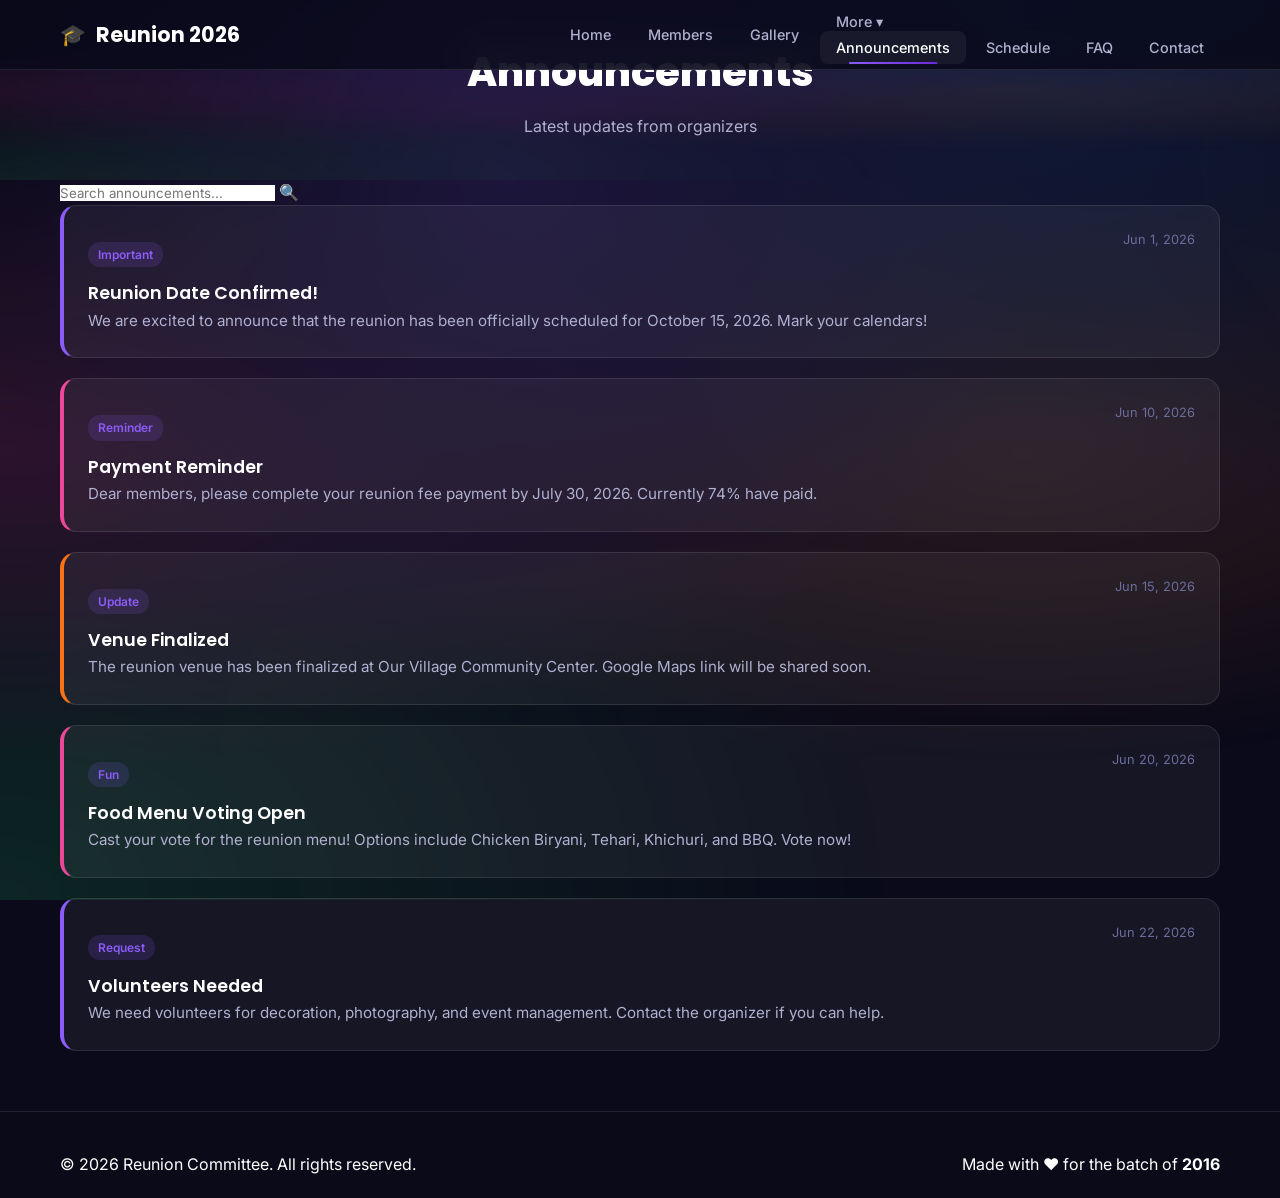
==== announcement.html @ 0a84e4f1 "Reunion 2026 - Complete Management Website - Premium glassmorphism dark theme - 11 pages: Home, Memb" ====
<!DOCTYPE html>
<html lang="en">
<head>
  <meta charset="UTF-8">
  <meta name="viewport" content="width=device-width, initial-scale=1.0">
  <title>Announcements - Reunion Management</title>
  <meta name="description" content="Stay updated with the latest announcements for the reunion event. Important updates, reminders, and news from organizers.">
  <meta name="keywords" content="reunion, announcements, updates, school reunion, batch reunion">
  <meta name="author" content="Reunion Committee">
  <meta property="og:title" content="Announcements - Reunion Management">
  <meta property="og:description" content="Latest updates from organizers for the reunion event.">
  <meta property="og:type" content="website">
  <link rel="preconnect" href="https://fonts.googleapis.com">
  <link rel="preconnect" href="https://fonts.gstatic.com" crossorigin>
  <link href="https://fonts.googleapis.com/css2?family=Inter:wght@300;400;500;600;700&family=Poppins:wght@400;500;600;700;800&display=swap" rel="stylesheet">
  <link rel="stylesheet" href="style.css">
  <link rel="stylesheet" href="responsive.css">
</head>
<body data-page="announcements">

  <!-- Loading Screen -->
  <div class="loading-screen" id="loading-screen">
    <div class="loader">
      <div class="loader-inner"></div>
    </div>
  </div>

  <!-- Navbar -->
  <nav class="navbar">
    <div class="nav-container">
      <a href="index.html" class="nav-logo">
        <span class="logo-icon">🎓</span>
        <span class="logo-text">Reunion <span class="logo-highlight">2026</span></span>
      </a>
      <div class="nav-links" id="nav-links">
        <a href="index.html" class="nav-link">Home</a>
        <a href="members.html" class="nav-link">Members</a>
        <a href="gallery.html" class="nav-link">Gallery</a>
        <div class="nav-dropdown">
          <a href="#" class="nav-link dropdown-toggle">
            More <span class="dropdown-arrow">▾</span>
          </a>
          <div class="dropdown-menu">
            <a href="announcement.html" class="dropdown-link active">Announcements</a>
            <a href="schedule.html" class="dropdown-link">Schedule</a>
            <a href="faq.html" class="dropdown-link">FAQ</a>
            <a href="contact.html" class="dropdown-link">Contact</a>
          </div>
        </div>
      </div>
      <button class="nav-toggle" id="nav-toggle" aria-label="Toggle navigation">
        <span class="hamburger"></span>
      </button>
    </div>
  </nav>

  <!-- Mobile Nav Overlay -->
  <div class="nav-overlay" id="nav-overlay"></div>

  <!-- Page Header -->
  <header class="page-header">
    <div class="container">
      <h1 class="page-title">Announcements</h1>
      <p class="page-subtitle">Latest updates from organizers</p>
    </div>
  </header>

  <!-- Search Bar -->
  <section class="search-section">
    <div class="container">
      <div class="search-bar">
        <input type="text" id="search-input" placeholder="Search announcements..." class="search-input">
        <span class="search-icon">🔍</span>
      </div>
    </div>
  </section>

  <!-- Announcements Grid -->
  <section class="announcements-section">
    <div class="container">
      <div class="announcements-grid" id="announcements-grid">

        <!-- Announcement 1 -->
        <div class="announcement-card" data-tag="Important">
          <div class="announcement-header">
            <span class="announcement-tag tag-important">Important</span>
            <span class="announcement-date">Jun 1, 2026</span>
          </div>
          <h3 class="announcement-title">Reunion Date Confirmed!</h3>
          <p class="announcement-body">We are excited to announce that the reunion has been officially scheduled for October 15, 2026. Mark your calendars!</p>
        </div>

        <!-- Announcement 2 -->
        <div class="announcement-card" data-tag="Reminder">
          <div class="announcement-header">
            <span class="announcement-tag tag-reminder">Reminder</span>
            <span class="announcement-date">Jun 10, 2026</span>
          </div>
          <h3 class="announcement-title">Payment Reminder</h3>
          <p class="announcement-body">Dear members, please complete your reunion fee payment by July 30, 2026. Currently 74% have paid.</p>
        </div>

        <!-- Announcement 3 -->
        <div class="announcement-card" data-tag="Update">
          <div class="announcement-header">
            <span class="announcement-tag tag-update">Update</span>
            <span class="announcement-date">Jun 15, 2026</span>
          </div>
          <h3 class="announcement-title">Venue Finalized</h3>
          <p class="announcement-body">The reunion venue has been finalized at Our Village Community Center. Google Maps link will be shared soon.</p>
        </div>

        <!-- Announcement 4 -->
        <div class="announcement-card" data-tag="Fun">
          <div class="announcement-header">
            <span class="announcement-tag tag-fun">Fun</span>
            <span class="announcement-date">Jun 20, 2026</span>
          </div>
          <h3 class="announcement-title">Food Menu Voting Open</h3>
          <p class="announcement-body">Cast your vote for the reunion menu! Options include Chicken Biryani, Tehari, Khichuri, and BBQ. Vote now!</p>
        </div>

        <!-- Announcement 5 -->
        <div class="announcement-card" data-tag="Request">
          <div class="announcement-header">
            <span class="announcement-tag tag-request">Request</span>
            <span class="announcement-date">Jun 22, 2026</span>
          </div>
          <h3 class="announcement-title">Volunteers Needed</h3>
          <p class="announcement-body">We need volunteers for decoration, photography, and event management. Contact the organizer if you can help.</p>
        </div>

      </div>
    </div>
  </section>

  <!-- Footer -->
  <footer class="footer">
    <div class="container">
      <div class="footer-content">
        <p>&copy; 2026 Reunion Committee. All rights reserved.</p>
        <p>Made with ❤️ for the batch of <strong>2016</strong></p>
      </div>
    </div>
  </footer>

  <!-- Back to Top -->
  <button class="back-to-top" id="back-to-top" aria-label="Back to top">↑</button>

  <!-- Toast Container -->
  <div class="toast-container" id="toast-container"></div>

  <script src="config.js"></script>
  <script src="google-sheet.js"></script>
  <script src="script.js"></script>
</body>
</html>
---- style.css ----
/* ============================================================
   STYLE.CSS - Reunion Management System
   Premium Glassmorphism Dark Theme
   ============================================================ */

/* ========== CSS VARIABLES ========== */
:root {
    --bg-primary: #0a0a1a;
    --bg-secondary: #12122a;
    --bg-tertiary: #1a1a3e;
    --glass-bg: rgba(255, 255, 255, 0.05);
    --glass-border: rgba(255, 255, 255, 0.1);
    --glass-shadow: 0 8px 32px rgba(0, 0, 0, 0.3);
    --text-primary: #ffffff;
    --text-secondary: #b0b0d0;
    --text-muted: #6c6c9c;
    --accent-purple: #8b5cf6;
    --accent-blue: #3b82f6;
    --accent-pink: #ec4899;
    --accent-orange: #f97316;
    --accent-green: #22c55e;
    --accent-red: #ef4444;
    --accent-yellow: #eab308;
    --gradient-purple: linear-gradient(135deg, #8b5cf6, #6d28d9);
    --gradient-blue: linear-gradient(135deg, #3b82f6, #2563eb);
    --gradient-pink: linear-gradient(135deg, #ec4899, #db2777);
    --gradient-orange: linear-gradient(135deg, #f97316, #ea580c);
    --gradient-green: linear-gradient(135deg, #22c55e, #16a34a);
    --gradient-red: linear-gradient(135deg, #ef4444, #dc2626);
    --gradient-hero: linear-gradient(135deg, #667eea 0%, #764ba2 100%);
    --gradient-card: linear-gradient(135deg, rgba(139,92,246,0.1), rgba(59,130,246,0.1));
    --gradient-mesh: radial-gradient(at 40% 20%, #8b5cf6 0px, transparent 50%),
                     radial-gradient(at 80% 0%, #3b82f6 0px, transparent 50%),
                     radial-gradient(at 0% 50%, #ec4899 0px, transparent 50%),
                     radial-gradient(at 80% 50%, #f97316 0px, transparent 50%),
                     radial-gradient(at 0% 100%, #22c55e 0px, transparent 50%);
    --border-radius: 16px;
    --border-radius-sm: 8px;
    --border-radius-lg: 24px;
    --transition: all 0.3s cubic-bezier(0.4, 0, 0.2, 1);
    --font-main: 'Inter', 'Segoe UI', system-ui, -apple-system, sans-serif;
    --font-display: 'Poppins', 'Inter', sans-serif;
    --nav-height: 70px;
    --container-width: 1200px;
}

/* ========== RESET & BASE ========== */
*, *::before, *::after {
    margin: 0;
    padding: 0;
    box-sizing: border-box;
}

html {
    scroll-behavior: smooth;
    font-size: 16px;
}

body {
    font-family: var(--font-main);
    background: var(--bg-primary);
    color: var(--text-primary);
    line-height: 1.6;
    overflow-x: hidden;
    min-height: 100vh;
}

body::before {
    content: '';
    position: fixed;
    top: 0;
    left: 0;
    width: 100%;
    height: 100%;
    background: var(--gradient-mesh);
    opacity: 0.15;
    z-index: -1;
    pointer-events: none;
}

a {
    text-decoration: none;
    color: inherit;
    transition: var(--transition);
}

img {
    max-width: 100%;
    height: auto;
    display: block;
}

ul, ol {
    list-style: none;
}

button {
    border: none;
    outline: none;
    cursor: pointer;
    font-family: inherit;
    transition: var(--transition);
}

input, textarea, select {
    border: none;
    outline: none;
    font-family: inherit;
    transition: var(--transition);
}

::selection {
    background: var(--accent-purple);
    color: white;
}

::-webkit-scrollbar {
    width: 8px;
}

::-webkit-scrollbar-track {
    background: var(--bg-primary);
}

::-webkit-scrollbar-thumb {
    background: var(--gradient-purple);
    border-radius: 4px;
}

/* ========== LOADING SCREEN ========== */
.loading-screen {
    position: fixed;
    top: 0;
    left: 0;
    width: 100%;
    height: 100%;
    background: var(--bg-primary);
    display: flex;
    align-items: center;
    justify-content: center;
    z-index: 99999;
    transition: opacity 0.5s, visibility 0.5s;
}

.loading-screen.hidden {
    opacity: 0;
    visibility: hidden;
}

.loader {
    text-align: center;
}

.loader-ring {
    width: 60px;
    height: 60px;
    border: 3px solid var(--glass-border);
    border-top-color: var(--accent-purple);
    border-right-color: var(--accent-pink);
    border-radius: 50%;
    animation: spin 1s linear infinite;
    margin: 0 auto 20px;
}

.loader-text {
    font-family: var(--font-display);
    font-size: 1.2rem;
    background: linear-gradient(135deg, var(--accent-purple), var(--accent-pink));
    -webkit-background-clip: text;
    -webkit-text-fill-color: transparent;
    background-clip: text;
    animation: pulse 1.5s ease-in-out infinite;
}

@keyframes spin {
    to { transform: rotate(360deg); }
}

@keyframes pulse {
    0%, 100% { opacity: 1; }
    50% { opacity: 0.5; }
}

/* ========== NAVIGATION ========== */
.navbar {
    position: fixed;
    top: 0;
    left: 0;
    width: 100%;
    height: var(--nav-height);
    background: rgba(10, 10, 26, 0.85);
    backdrop-filter: blur(20px);
    -webkit-backdrop-filter: blur(20px);
    border-bottom: 1px solid var(--glass-border);
    z-index: 1000;
    transition: var(--transition);
}

.navbar.scrolled {
    background: rgba(10, 10, 26, 0.95);
    box-shadow: 0 4px 30px rgba(0, 0, 0, 0.3);
}

.nav-container {
    max-width: var(--container-width);
    margin: 0 auto;
    padding: 0 20px;
    height: 100%;
    display: flex;
    align-items: center;
    justify-content: space-between;
}

.nav-logo {
    display: flex;
    align-items: center;
    gap: 10px;
    font-family: var(--font-display);
    font-weight: 700;
    font-size: 1.3rem;
}

.nav-logo-icon {
    width: 40px;
    height: 40px;
    background: var(--gradient-purple);
    border-radius: 12px;
    display: flex;
    align-items: center;
    justify-content: center;
    font-size: 1.2rem;
}

.nav-logo-text {
    background: linear-gradient(135deg, var(--accent-purple), var(--accent-pink));
    -webkit-background-clip: text;
    -webkit-text-fill-color: transparent;
    background-clip: text;
}

.nav-links {
    display: flex;
    align-items: center;
    gap: 5px;
}

.nav-links a {
    padding: 8px 16px;
    border-radius: var(--border-radius-sm);
    font-size: 0.9rem;
    font-weight: 500;
    color: var(--text-secondary);
    position: relative;
    overflow: hidden;
}

.nav-links a::before {
    content: '';
    position: absolute;
    bottom: 0;
    left: 50%;
    width: 0;
    height: 2px;
    background: var(--gradient-purple);
    transition: var(--transition);
    transform: translateX(-50%);
}

.nav-links a:hover,
.nav-links a.active {
    color: var(--text-primary);
    background: var(--glass-bg);
}

.nav-links a:hover::before,
.nav-links a.active::before {
    width: 60%;
}

.nav-contact-btn {
    background: var(--gradient-orange);
    color: white !important;
    padding: 8px 20px;
    border-radius: 20px;
    font-weight: 600;
    display: flex;
    align-items: center;
    gap: 6px;
}

.nav-contact-btn::before {
    display: none !important;
}

.nav-contact-btn:hover {
    transform: translateY(-2px);
    box-shadow: 0 4px 15px rgba(249, 115, 22, 0.4);
}

/* Mobile Menu Toggle */
.nav-toggle {
    display: none;
    flex-direction: column;
    gap: 5px;
    cursor: pointer;
    padding: 5px;
    z-index: 1001;
}

.nav-toggle span {
    width: 25px;
    height: 3px;
    background: var(--text-primary);
    border-radius: 3px;
    transition: var(--transition);
}

.nav-toggle.active span:nth-child(1) {
    transform: rotate(45deg) translate(5px, 5px);
}

.nav-toggle.active span:nth-child(2) {
    opacity: 0;
}

.nav-toggle.active span:nth-child(3) {
    transform: rotate(-45deg) translate(6px, -6px);
}

/* Mobile Nav Overlay */
.mobile-nav-overlay {
    display: none;
    position: fixed;
    top: 0;
    left: 0;
    width: 100%;
    height: 100%;
    background: rgba(0, 0, 0, 0.5);
    z-index: 998;
}

.mobile-nav-overlay.active {
    display: block;
}

/* ========== MAIN CONTENT ========== */
main {
    margin-top: var(--nav-height);
    min-height: calc(100vh - var(--nav-height));
}

.container {
    max-width: var(--container-width);
    margin: 0 auto;
    padding: 0 20px;
}

.section {
    padding: 60px 0;
}

.section-title {
    font-family: var(--font-display);
    font-size: 2rem;
    font-weight: 700;
    text-align: center;
    margin-bottom: 10px;
    position: relative;
}

.section-title .gradient-text {
    background: linear-gradient(135deg, var(--accent-purple), var(--accent-pink), var(--accent-orange));
    -webkit-background-clip: text;
    -webkit-text-fill-color: transparent;
    background-clip: text;
}

.section-subtitle {
    text-align: center;
    color: var(--text-secondary);
    margin-bottom: 40px;
    font-size: 1rem;
}

/* ========== GLASS CARD ========== */
.glass-card {
    background: var(--glass-bg);
    backdrop-filter: blur(20px);
    -webkit-backdrop-filter: blur(20px);
    border: 1px solid var(--glass-border);
    border-radius: var(--border-radius);
    padding: 24px;
    transition: var(--transition);
    position: relative;
    overflow: hidden;
}

.glass-card::before {
    content: '';
    position: absolute;
    top: 0;
    left: 0;
    right: 0;
    height: 1px;
    background: linear-gradient(90deg, transparent, rgba(255,255,255,0.2), transparent);
}

.glass-card:hover {
    transform: translateY(-4px);
    box-shadow: var(--glass-shadow);
    border-color: rgba(139, 92, 246, 0.3);
}

/* ========== HERO SECTION ========== */
.hero {
    min-height: calc(100vh - var(--nav-height));
    display: flex;
    align-items: center;
    position: relative;
    overflow: hidden;
    padding: 40px 0;
}

.hero-bg {
    position: absolute;
    top: 0;
    left: 0;
    width: 100%;
    height: 100%;
    z-index: -1;
}

.hero-bg-gradient {
    position: absolute;
    width: 500px;
    height: 500px;
    border-radius: 50%;
    filter: blur(100px);
    opacity: 0.3;
    animation: float 8s ease-in-out infinite;
}

.hero-bg-gradient:nth-child(1) {
    background: var(--accent-purple);
    top: -100px;
    right: -100px;
}

.hero-bg-gradient:nth-child(2) {
    background: var(--accent-blue);
    bottom: -100px;
    left: -100px;
    animation-delay: -4s;
}

.hero-bg-gradient:nth-child(3) {
    background: var(--accent-pink);
    top: 50%;
    left: 50%;
    width: 300px;
    height: 300px;
    animation-delay: -2s;
}

@keyframes float {
    0%, 100% { transform: translate(0, 0) scale(1); }
    33% { transform: translate(20px, -20px) scale(1.05); }
    66% { transform: translate(-10px, 15px) scale(0.95); }
}

.hero-content {
    display: grid;
    grid-template-columns: 1fr 1fr;
    gap: 60px;
    align-items: center;
    width: 100%;
}

.hero-left .hero-badge {
    display: inline-flex;
    align-items: center;
    gap: 8px;
    background: var(--glass-bg);
    border: 1px solid var(--glass-border);
    padding: 8px 20px;
    border-radius: 30px;
    font-size: 0.85rem;
    color: var(--accent-purple);
    margin-bottom: 20px;
    animation: fadeInUp 0.8s ease;
}

.hero-left .hero-subtitle {
    font-size: 1.1rem;
    color: var(--text-secondary);
    margin-bottom: 10px;
    animation: fadeInUp 0.8s ease 0.1s backwards;
}

.hero-left .hero-title {
    font-family: var(--font-display);
    font-size: 3.5rem;
    font-weight: 800;
    line-height: 1.1;
    margin-bottom: 20px;
    animation: fadeInUp 0.8s ease 0.2s backwards;
}

.hero-left .hero-title .gradient-text {
    background: linear-gradient(135deg, #f97316, #ec4899, #8b5cf6);
    -webkit-background-clip: text;
    -webkit-text-fill-color: transparent;
    background-clip: text;
    font-style: italic;
}

.hero-left .hero-description {
    font-size: 1.05rem;
    color: var(--text-secondary);
    margin-bottom: 30px;
    line-height: 1.8;
    animation: fadeInUp 0.8s ease 0.3s backwards;
}

.hero-left .hero-description .sparkle {
    color: var(--accent-yellow);
}

.hero-info-cards {
    display: flex;
    gap: 12px;
    margin-bottom: 30px;
    animation: fadeInUp 0.8s ease 0.4s backwards;
    flex-wrap: wrap;
}

.hero-info-card {
    display: flex;
    align-items: center;
    gap: 10px;
    background: var(--glass-bg);
    border: 1px solid var(--glass-border);
    padding: 10px 18px;
    border-radius: 12px;
    font-size: 0.85rem;
}

.hero-info-card .icon {
    font-size: 1.2rem;
}

.hero-info-card .label {
    color: var(--text-muted);
    font-size: 0.75rem;
}

.hero-info-card .value {
    font-weight: 600;
    color: var(--text-primary);
}

.hero-btns {
    display: flex;
    gap: 15px;
    animation: fadeInUp 0.8s ease 0.5s backwards;
    flex-wrap: wrap;
}

.hero-right {
    display: flex;
    justify-content: center;
    align-items: center;
    animation: fadeInRight 1s ease 0.3s backwards;
}

.hero-reunion-badge {
    width: 300px;
    height: 300px;
    background: var(--gradient-card);
    border: 2px solid var(--glass-border);
    border-radius: 50%;
    display: flex;
    flex-direction: column;
    align-items: center;
    justify-content: center;
    text-align: center;
    position: relative;
    animation: pulse-glow 3s ease-in-out infinite;
}

.hero-reunion-badge .emoji {
    font-size: 3rem;
    margin-bottom: 10px;
}

.hero-reunion-badge .year {
    font-family: var(--font-display);
    font-size: 3rem;
    font-weight: 800;
    background: linear-gradient(135deg, var(--accent-orange), var(--accent-pink));
    -webkit-background-clip: text;
    -webkit-text-fill-color: transparent;
    background-clip: text;
}

.hero-reunion-badge .title {
    font-family: var(--font-display);
    font-size: 1.3rem;
    font-weight: 700;
    background: linear-gradient(135deg, var(--accent-purple), var(--accent-blue));
    -webkit-background-clip: text;
    -webkit-text-fill-color: transparent;
    background-clip: text;
}

.hero-reunion-badge .tagline {
    color: var(--text-secondary);
    font-size: 0.85rem;
    margin-top: 5px;
}

.hero-reunion-badge::before {
    content: '';
    position: absolute;
    inset: -10px;
    border-radius: 50%;
    background: conic-gradient(var(--accent-purple), var(--accent-pink), var(--accent-orange), var(--accent-blue), var(--accent-purple));
    z-index: -1;
    animation: rotate 6s linear infinite;
    opacity: 0.5;
}

.hero-reunion-badge::after {
    content: '';
    position: absolute;
    inset: -5px;
    border-radius: 50%;
    background: var(--bg-primary);
    z-index: -1;
}

@keyframes pulse-glow {
    0%, 100% { box-shadow: 0 0 30px rgba(139, 92, 246, 0.2); }
    50% { box-shadow: 0 0 60px rgba(139, 92, 246, 0.4), 0 0 100px rgba(236, 72, 153, 0.2); }
}

@keyframes rotate {
    to { transform: rotate(360deg); }
}

/* ========== BUTTONS ========== */
.btn {
    display: inline-flex;
    align-items: center;
    justify-content: center;
    gap: 8px;
    padding: 12px 28px;
    border-radius: 12px;
    font-weight: 600;
    font-size: 0.95rem;
    cursor: pointer;
    position: relative;
    overflow: hidden;
    transition: var(--transition);
}

.btn::after {
    content: '';
    position: absolute;
    top: 50%;
    left: 50%;
    width: 0;
    height: 0;
    background: rgba(255, 255, 255, 0.2);
    border-radius: 50%;
    transition: width 0.6s, height 0.6s, top 0.6s, left 0.6s;
}

.btn:active::after {
    width: 300px;
    height: 300px;
    top: calc(50% - 150px);
    left: calc(50% - 150px);
}

.btn-primary {
    background: var(--gradient-purple);
    color: white;
}

.btn-primary:hover {
    transform: translateY(-2px);
    box-shadow: 0 6px 25px rgba(139, 92, 246, 0.4);
}

.btn-secondary {
    background: var(--glass-bg);
    border: 1px solid var(--glass-border);
    color: var(--text-primary);
}

.btn-secondary:hover {
    background: rgba(255, 255, 255, 0.1);
    transform: translateY(-2px);
}

.btn-gradient {
    background: linear-gradient(135deg, var(--accent-purple), var(--accent-pink));
    color: white;
}

.btn-gradient:hover {
    transform: translateY(-2px);
    box-shadow: 0 6px 25px rgba(236, 72, 153, 0.4);
}

.btn-green {
    background: var(--gradient-green);
    color: white;
}

.btn-orange {
    background: var(--gradient-orange);
    color: white;
}

.btn-danger {
    background: var(--gradient-red);
    color: white;
}

.btn-sm {
    padding: 8px 18px;
    font-size: 0.85rem;
    border-radius: 8px;
}

.btn-lg {
    padding: 16px 36px;
    font-size: 1.05rem;
    border-radius: 16px;
}

/* ========== STATS CARDS ========== */
.stats-grid {
    display: grid;
    grid-template-columns: repeat(4, 1fr);
    gap: 20px;
    margin: 40px 0;
}

.stat-card {
    background: var(--glass-bg);
    border: 1px solid var(--glass-border);
    border-radius: var(--border-radius);
    padding: 24px;
    text-align: center;
    transition: var(--transition);
    position: relative;
    overflow: hidden;
}

.stat-card::after {
    content: '';
    position: absolute;
    top: 0;
    left: 0;
    right: 0;
    height: 3px;
    border-radius: var(--border-radius) var(--border-radius) 0 0;
}

.stat-card:nth-child(1)::after { background: var(--gradient-purple); }
.stat-card:nth-child(2)::after { background: var(--gradient-green); }
.stat-card:nth-child(3)::after { background: var(--gradient-orange); }
.stat-card:nth-child(4)::after { background: var(--gradient-blue); }

.stat-card:hover {
    transform: translateY(-5px);
    box-shadow: var(--glass-shadow);
}

.stat-icon {
    width: 56px;
    height: 56px;
    border-radius: 16px;
    display: flex;
    align-items: center;
    justify-content: center;
    font-size: 1.5rem;
    margin: 0 auto 16px;
}

.stat-card:nth-child(1) .stat-icon { background: rgba(139, 92, 246, 0.15); }
.stat-card:nth-child(2) .stat-icon { background: rgba(34, 197, 94, 0.15); }
.stat-card:nth-child(3) .stat-icon { background: rgba(249, 115, 22, 0.15); }
.stat-card:nth-child(4) .stat-icon { background: rgba(59, 130, 246, 0.15); }

.stat-label {
    color: var(--text-muted);
    font-size: 0.85rem;
    margin-bottom: 6px;
}

.stat-value {
    font-family: var(--font-display);
    font-size: 2rem;
    font-weight: 700;
}

.stat-card:nth-child(1) .stat-value { color: var(--accent-purple); }
.stat-card:nth-child(2) .stat-value { color: var(--accent-green); }
.stat-card:nth-child(3) .stat-value { color: var(--accent-orange); }
.stat-card:nth-child(4) .stat-value { color: var(--accent-blue); }

.stat-sub {
    font-size: 0.8rem;
    color: var(--text-muted);
    margin-top: 4px;
}

.stat-progress {
    width: 100%;
    height: 4px;
    background: rgba(255, 255, 255, 0.1);
    border-radius: 4px;
    margin-top: 12px;
    overflow: hidden;
}

.stat-progress-bar {
    height: 100%;
    border-radius: 4px;
    transition: width 1.5s cubic-bezier(0.4, 0, 0.2, 1);
    width: 0;
}

.stat-card:nth-child(1) .stat-progress-bar { background: var(--gradient-purple); }
.stat-card:nth-child(2) .stat-progress-bar { background: var(--gradient-green); }
.stat-card:nth-child(3) .stat-progress-bar { background: var(--gradient-orange); }
.stat-card:nth-child(4) .stat-progress-bar { background: var(--gradient-blue); }

/* ========== COUNTDOWN ========== */
.countdown-section {
    margin: 40px 0;
}

.countdown-grid {
    display: flex;
    justify-content: center;
    gap: 20px;
    flex-wrap: wrap;
}

.countdown-item {
    background: var(--glass-bg);
    border: 1px solid var(--glass-border);
    border-radius: var(--border-radius);
    padding: 20px 30px;
    text-align: center;
    min-width: 120px;
    transition: var(--transition);
}

.countdown-item:hover {
    transform: translateY(-5px);
    border-color: var(--accent-purple);
    box-shadow: 0 0 30px rgba(139, 92, 246, 0.2);
}

.countdown-value {
    font-family: var(--font-display);
    font-size: 2.8rem;
    font-weight: 800;
    line-height: 1;
    margin-bottom: 6px;
}

.countdown-item:nth-child(1) .countdown-value { color: var(--accent-purple); }
.countdown-item:nth-child(2) .countdown-value { color: var(--accent-pink); }
.countdown-item:nth-child(3) .countdown-value { color: var(--accent-orange); }
.countdown-item:nth-child(4) .countdown-value { color: var(--accent-blue); }

.countdown-label {
    font-size: 0.8rem;
    text-transform: uppercase;
    letter-spacing: 2px;
    color: var(--text-muted);
}

.countdown-message {
    text-align: center;
    margin-top: 20px;
    font-size: 0.95rem;
    color: var(--text-secondary);
}

.countdown-message .quote {
    font-style: italic;
    color: var(--accent-yellow);
}

/* ========== PAYMENT TABLE ========== */
.table-wrapper {
    overflow-x: auto;
    border-radius: var(--border-radius);
    border: 1px solid var(--glass-border);
}

.data-table {
    width: 100%;
    border-collapse: collapse;
}

.data-table thead {
    background: rgba(139, 92, 246, 0.1);
}

.data-table th {
    padding: 14px 18px;
    text-align: left;
    font-weight: 600;
    font-size: 0.85rem;
    text-transform: uppercase;
    letter-spacing: 1px;
    color: var(--text-secondary);
    border-bottom: 1px solid var(--glass-border);
    white-space: nowrap;
}

.data-table td {
    padding: 14px 18px;
    font-size: 0.9rem;
    border-bottom: 1px solid rgba(255, 255, 255, 0.03);
    color: var(--text-secondary);
}

.data-table tbody tr {
    transition: var(--transition);
}

.data-table tbody tr:hover {
    background: rgba(139, 92, 246, 0.05);
}

.data-table tbody tr:last-child td {
    border-bottom: none;
}

/* ========== STATUS BADGES ========== */
.badge {
    display: inline-flex;
    align-items: center;
    gap: 4px;
    padding: 4px 12px;
    border-radius: 20px;
    font-size: 0.78rem;
    font-weight: 600;
}

.badge-paid {
    background: rgba(34, 197, 94, 0.15);
    color: var(--accent-green);
    border: 1px solid rgba(34, 197, 94, 0.3);
}

.badge-due {
    background: rgba(239, 68, 68, 0.15);
    color: var(--accent-red);
    border: 1px solid rgba(239, 68, 68, 0.3);
}

.badge-partial {
    background: rgba(234, 179, 8, 0.15);
    color: var(--accent-yellow);
    border: 1px solid rgba(234, 179, 8, 0.3);
}

.badge-confirmed {
    background: rgba(59, 130, 246, 0.15);
    color: var(--accent-blue);
    border: 1px solid rgba(59, 130, 246, 0.3);
}

/* ========== SEARCH & FILTER ========== */
.search-filter-bar {
    display: flex;
    gap: 15px;
    margin-bottom: 30px;
    flex-wrap: wrap;
}

.search-box {
    flex: 1;
    min-width: 250px;
    position: relative;
}

.search-box input {
    width: 100%;
    padding: 12px 20px 12px 45px;
    background: var(--glass-bg);
    border: 1px solid var(--glass-border);
    border-radius: 12px;
    color: var(--text-primary);
    font-size: 0.9rem;
}

.search-box input::placeholder {
    color: var(--text-muted);
}

.search-box input:focus {
    border-color: var(--accent-purple);
    box-shadow: 0 0 20px rgba(139, 92, 246, 0.15);
}

.search-box .search-icon {
    position: absolute;
    left: 15px;
    top: 50%;
    transform: translateY(-50%);
    color: var(--text-muted);
    font-size: 1rem;
}

.filter-btn {
    padding: 12px 20px;
    background: var(--glass-bg);
    border: 1px solid var(--glass-border);
    border-radius: 12px;
    color: var(--text-secondary);
    font-size: 0.9rem;
    cursor: pointer;
    transition: var(--transition);
}

.filter-btn:hover,
.filter-btn.active {
    background: var(--gradient-purple);
    color: white;
    border-color: transparent;
}

/* ========== MEMBER CARDS ========== */
.members-grid {
    display: grid;
    grid-template-columns: repeat(auto-fill, minmax(280px, 1fr));
    gap: 20px;
}

.member-card {
    background: var(--glass-bg);
    border: 1px solid var(--glass-border);
    border-radius: var(--border-radius);
    padding: 24px;
    text-align: center;
    transition: var(--transition);
}

.member-card:hover {
    transform: translateY(-5px);
    box-shadow: var(--glass-shadow);
    border-color: rgba(139, 92, 246, 0.3);
}

.member-avatar {
    width: 80px;
    height: 80px;
    border-radius: 50%;
    margin: 0 auto 16px;
    background: var(--gradient-purple);
    display: flex;
    align-items: center;
    justify-content: center;
    font-size: 2rem;
    font-weight: 700;
    color: white;
    border: 3px solid rgba(139, 92, 246, 0.3);
}

.member-avatar img {
    width: 100%;
    height: 100%;
    border-radius: 50%;
    object-fit: cover;
}

.member-name {
    font-family: var(--font-display);
    font-size: 1.1rem;
    font-weight: 600;
    margin-bottom: 4px;
}

.member-phone {
    color: var(--text-muted);
    font-size: 0.85rem;
    margin-bottom: 12px;
}

.member-payment {
    display: flex;
    justify-content: center;
    gap: 15px;
    margin-top: 12px;
    font-size: 0.85rem;
}

.member-payment .paid {
    color: var(--accent-green);
}

.member-payment .due {
    color: var(--accent-red);
}

/* ========== PROGRESS BAR ========== */
.progress-container {
    margin: 20px 0;
}

.progress-header {
    display: flex;
    justify-content: space-between;
    margin-bottom: 8px;
}

.progress-label {
    font-size: 0.85rem;
    color: var(--text-secondary);
}

.progress-value {
    font-weight: 600;
    color: var(--accent-purple);
}

.progress-bar {
    width: 100%;
    height: 12px;
    background: rgba(255, 255, 255, 0.08);
    border-radius: 10px;
    overflow: hidden;
    position: relative;
}

.progress-fill {
    height: 100%;
    border-radius: 10px;
    background: linear-gradient(90deg, var(--accent-purple), var(--accent-pink));
    transition: width 1.5s cubic-bezier(0.4, 0, 0.2, 1);
    position: relative;
    width: 0;
}

.progress-fill::after {
    content: '';
    position: absolute;
    top: 0;
    left: 0;
    right: 0;
    bottom: 0;
    background: linear-gradient(90deg, transparent, rgba(255,255,255,0.3), transparent);
    animation: shimmer 2s infinite;
}

@keyframes shimmer {
    0% { transform: translateX(-100%); }
    100% { transform: translateX(100%); }
}

/* ========== BUDGET CARDS ========== */
.budget-grid {
    display: grid;
    grid-template-columns: repeat(4, 1fr);
    gap: 20px;
    margin-bottom: 40px;
}

.budget-card {
    background: var(--glass-bg);
    border: 1px solid var(--glass-border);
    border-radius: var(--border-radius);
    padding: 24px;
    text-align: center;
    transition: var(--transition);
    position: relative;
    overflow: hidden;
}

.budget-card::before {
    content: '';
    position: absolute;
    top: 0;
    left: 0;
    right: 0;
    height: 3px;
}

.budget-card:nth-child(1)::before { background: var(--gradient-purple); }
.budget-card:nth-child(2)::before { background: var(--gradient-green); }
.budget-card:nth-child(3)::before { background: var(--gradient-red); }
.budget-card:nth-child(4)::before { background: var(--gradient-blue); }

.budget-card:hover {
    transform: translateY(-4px);
    box-shadow: var(--glass-shadow);
}

.budget-icon {
    font-size: 2rem;
    margin-bottom: 12px;
}

.budget-label {
    color: var(--text-muted);
    font-size: 0.85rem;
    margin-bottom: 6px;
}

.budget-amount {
    font-family: var(--font-display);
    font-size: 1.6rem;
    font-weight: 700;
}

.budget-card:nth-child(1) .budget-amount { color: var(--accent-purple); }
.budget-card:nth-child(2) .budget-amount { color: var(--accent-green); }
.budget-card:nth-child(3) .budget-amount { color: var(--accent-red); }
.budget-card:nth-child(4) .budget-amount { color: var(--accent-blue); }

/* ========== CHARTS ========== */
.chart-container {
    background: var(--glass-bg);
    border: 1px solid var(--glass-border);
    border-radius: var(--border-radius);
    padding: 24px;
    margin-bottom: 30px;
}

.chart-header {
    display: flex;
    justify-content: space-between;
    align-items: center;
    margin-bottom: 20px;
}

.chart-title {
    font-family: var(--font-display);
    font-size: 1.1rem;
    font-weight: 600;
}

.charts-grid {
    display: grid;
    grid-template-columns: 1fr 1fr;
    gap: 20px;
}

/* ========== FOOD VOTING ========== */
.food-grid {
    display: grid;
    grid-template-columns: repeat(auto-fill, minmax(280px, 1fr));
    gap: 20px;
}

.food-card {
    background: var(--glass-bg);
    border: 1px solid var(--glass-border);
    border-radius: var(--border-radius);
    overflow: hidden;
    transition: var(--transition);
    cursor: pointer;
}

.food-card:hover {
    transform: translateY(-5px);
    box-shadow: var(--glass-shadow);
    border-color: var(--accent-orange);
}

.food-card-img {
    width: 100%;
    height: 180px;
    background: var(--gradient-card);
    display: flex;
    align-items: center;
    justify-content: center;
    font-size: 4rem;
    position: relative;
    overflow: hidden;
}

.food-card-img img {
    width: 100%;
    height: 100%;
    object-fit: cover;
}

.food-card-body {
    padding: 20px;
}

.food-card-name {
    font-family: var(--font-display);
    font-size: 1.1rem;
    font-weight: 600;
    margin-bottom: 8px;
}

.food-card-votes {
    display: flex;
    align-items: center;
    justify-content: space-between;
}

.vote-count {
    color: var(--accent-orange);
    font-weight: 600;
}

.vote-bar {
    flex: 1;
    height: 6px;
    background: rgba(255, 255, 255, 0.1);
    border-radius: 4px;
    margin: 0 15px;
    overflow: hidden;
}

.vote-bar-fill {
    height: 100%;
    background: var(--gradient-orange);
    border-radius: 4px;
    transition: width 1s ease;
}

.vote-btn {
    padding: 8px 20px;
    background: var(--gradient-orange);
    color: white;
    border: none;
    border-radius: 20px;
    font-size: 0.85rem;
    font-weight: 600;
    cursor: pointer;
    transition: var(--transition);
}

.vote-btn:hover {
    transform: scale(1.05);
    box-shadow: 0 4px 15px rgba(249, 115, 22, 0.4);
}

/* ========== SCHEDULE / TIMELINE ========== */
.timeline {
    position: relative;
    max-width: 700px;
    margin: 0 auto;
}

.timeline::before {
    content: '';
    position: absolute;
    left: 50%;
    transform: translateX(-50%);
    width: 3px;
    height: 100%;
    background: linear-gradient(180deg, var(--accent-purple), var(--accent-pink), var(--accent-orange));
    border-radius: 3px;
}

.timeline-item {
    display: flex;
    align-items: center;
    margin-bottom: 40px;
    position: relative;
}

.timeline-item:nth-child(odd) {
    flex-direction: row;
    padding-right: calc(50% + 40px);
    text-align: right;
}

.timeline-item:nth-child(even) {
    flex-direction: row-reverse;
    padding-left: calc(50% + 40px);
    text-align: left;
}

.timeline-dot {
    position: absolute;
    left: 50%;
    transform: translateX(-50%);
    width: 20px;
    height: 20px;
    border-radius: 50%;
    background: var(--accent-purple);
    border: 3px solid var(--bg-primary);
    z-index: 1;
    box-shadow: 0 0 20px rgba(139, 92, 246, 0.4);
}

.timeline-item:nth-child(2) .timeline-dot { background: var(--accent-blue); box-shadow: 0 0 20px rgba(59, 130, 246, 0.4); }
.timeline-item:nth-child(3) .timeline-dot { background: var(--accent-pink); box-shadow: 0 0 20px rgba(236, 72, 153, 0.4); }
.timeline-item:nth-child(4) .timeline-dot { background: var(--accent-orange); box-shadow: 0 0 20px rgba(249, 115, 22, 0.4); }
.timeline-item:nth-child(5) .timeline-dot { background: var(--accent-green); box-shadow: 0 0 20px rgba(34, 197, 94, 0.4); }
.timeline-item:nth-child(6) .timeline-dot { background: var(--accent-yellow); box-shadow: 0 0 20px rgba(234, 179, 8, 0.4); }

.timeline-content {
    background: var(--glass-bg);
    border: 1px solid var(--glass-border);
    border-radius: var(--border-radius);
    padding: 20px;
    flex: 1;
    transition: var(--transition);
}

.timeline-content:hover {
    transform: translateY(-3px);
    box-shadow: var(--glass-shadow);
}

.timeline-time {
    font-family: var(--font-display);
    font-weight: 700;
    color: var(--accent-purple);
    font-size: 0.9rem;
    margin-bottom: 6px;
}

.timeline-title {
    font-family: var(--font-display);
    font-size: 1.05rem;
    font-weight: 600;
    margin-bottom: 4px;
}

.timeline-desc {
    font-size: 0.85rem;
    color: var(--text-muted);
}

/* ========== HALL OF FAME ========== */
.fame-grid {
    display: grid;
    grid-template-columns: repeat(auto-fill, minmax(240px, 1fr));
    gap: 24px;
}

.fame-card {
    background: var(--glass-bg);
    border: 1px solid var(--glass-border);
    border-radius: var(--border-radius);
    padding: 30px;
    text-align: center;
    transition: var(--transition);
    position: relative;
    overflow: hidden;
}

.fame-card::before {
    content: '';
    position: absolute;
    top: 0;
    left: 0;
    right: 0;
    height: 4px;
    background: linear-gradient(90deg, var(--accent-purple), var(--accent-pink), var(--accent-orange));
}

.fame-card:hover {
    transform: translateY(-8px);
    box-shadow: 0 12px 40px rgba(139, 92, 246, 0.3);
}

.fame-avatar {
    width: 90px;
    height: 90px;
    border-radius: 50%;
    margin: 0 auto 16px;
    background: var(--gradient-purple);
    display: flex;
    align-items: center;
    justify-content: center;
    font-size: 2.5rem;
    border: 3px solid rgba(139, 92, 246, 0.3);
    position: relative;
}

.fame-avatar img {
    width: 100%;
    height: 100%;
    border-radius: 50%;
    object-fit: cover;
}

.fame-avatar .crown {
    position: absolute;
    top: -12px;
    right: -5px;
    font-size: 1.5rem;
}

.fame-title {
    font-family: var(--font-display);
    font-size: 1rem;
    font-weight: 700;
    color: var(--accent-yellow);
    margin-bottom: 4px;
}

.fame-name {
    font-family: var(--font-display);
    font-size: 1.15rem;
    font-weight: 600;
    margin-bottom: 8px;
}

.fame-desc {
    font-size: 0.8rem;
    color: var(--text-muted);
}

/* ========== GALLERY ========== */
.gallery-grid {
    display: grid;
    grid-template-columns: repeat(auto-fill, minmax(280px, 1fr));
    gap: 16px;
}

.gallery-item {
    position: relative;
    border-radius: var(--border-radius);
    overflow: hidden;
    aspect-ratio: 4/3;
    cursor: pointer;
    border: 1px solid var(--glass-border);
    transition: var(--transition);
}

.gallery-item:hover {
    transform: scale(1.02);
    box-shadow: var(--glass-shadow);
}

.gallery-item img {
    width: 100%;
    height: 100%;
    object-fit: cover;
    transition: var(--transition);
}

.gallery-item:hover img {
    transform: scale(1.1);
}

.gallery-overlay {
    position: absolute;
    inset: 0;
    background: linear-gradient(to top, rgba(0,0,0,0.7), transparent);
    opacity: 0;
    transition: var(--transition);
    display: flex;
    align-items: flex-end;
    padding: 20px;
}

.gallery-item:hover .gallery-overlay {
    opacity: 1;
}

.gallery-overlay-text {
    color: white;
    font-weight: 600;
}

/* Lightbox */
.lightbox {
    position: fixed;
    inset: 0;
    background: rgba(0, 0, 0, 0.9);
    z-index: 10000;
    display: none;
    align-items: center;
    justify-content: center;
    opacity: 0;
    transition: opacity 0.3s;
}

.lightbox.active {
    display: flex;
    opacity: 1;
}

.lightbox img {
    max-width: 90%;
    max-height: 90vh;
    border-radius: 8px;
    box-shadow: 0 0 40px rgba(0, 0, 0, 0.5);
}

.lightbox-close {
    position: absolute;
    top: 20px;
    right: 30px;
    font-size: 2rem;
    color: white;
    cursor: pointer;
    z-index: 10001;
    transition: var(--transition);
}

.lightbox-close:hover {
    transform: rotate(90deg);
    color: var(--accent-pink);
}

.lightbox-nav {
    position: absolute;
    top: 50%;
    transform: translateY(-50%);
    font-size: 2rem;
    color: white;
    cursor: pointer;
    padding: 20px;
    transition: var(--transition);
}

.lightbox-nav:hover {
    color: var(--accent-purple);
}

.lightbox-prev { left: 10px; }
.lightbox-next { right: 10px; }

/* ========== ANNOUNCEMENTS ========== */
.announcements-grid {
    display: grid;
    gap: 20px;
}

.announcement-card {
    background: var(--glass-bg);
    border: 1px solid var(--glass-border);
    border-radius: var(--border-radius);
    padding: 24px;
    transition: var(--transition);
    border-left: 4px solid var(--accent-purple);
}

.announcement-card:nth-child(2n) {
    border-left-color: var(--accent-pink);
}

.announcement-card:nth-child(3n) {
    border-left-color: var(--accent-orange);
}

.announcement-card:hover {
    transform: translateX(5px);
    box-shadow: var(--glass-shadow);
}

.announcement-header {
    display: flex;
    justify-content: space-between;
    align-items: start;
    margin-bottom: 12px;
}

.announcement-title {
    font-family: var(--font-display);
    font-size: 1.1rem;
    font-weight: 600;
}

.announcement-date {
    font-size: 0.8rem;
    color: var(--text-muted);
    white-space: nowrap;
}

.announcement-body {
    color: var(--text-secondary);
    font-size: 0.95rem;
    line-height: 1.7;
}

.announcement-tag {
    display: inline-block;
    padding: 3px 10px;
    background: rgba(139, 92, 246, 0.15);
    color: var(--accent-purple);
    border-radius: 12px;
    font-size: 0.75rem;
    font-weight: 600;
    margin-top: 12px;
}

/* ========== CONTACT ========== */
.contact-grid {
    display: grid;
    grid-template-columns: 1fr 1fr;
    gap: 30px;
}

.contact-info {
    display: flex;
    flex-direction: column;
    gap: 20px;
}

.contact-item {
    display: flex;
    align-items: center;
    gap: 16px;
    background: var(--glass-bg);
    border: 1px solid var(--glass-border);
    border-radius: var(--border-radius);
    padding: 20px;
    transition: var(--transition);
}

.contact-item:hover {
    transform: translateX(5px);
    border-color: var(--accent-purple);
}

.contact-icon {
    width: 50px;
    height: 50px;
    border-radius: 14px;
    display: flex;
    align-items: center;
    justify-content: center;
    font-size: 1.3rem;
    flex-shrink: 0;
}

.contact-icon.phone { background: rgba(34, 197, 94, 0.15); }
.contact-icon.facebook { background: rgba(59, 130, 246, 0.15); }
.contact-icon.whatsapp { background: rgba(34, 197, 94, 0.15); }
.contact-icon.messenger { background: rgba(139, 92, 246, 0.15); }
.contact-icon.email { background: rgba(236, 72, 153, 0.15); }

.contact-text .label {
    font-size: 0.8rem;
    color: var(--text-muted);
    margin-bottom: 2px;
}

.contact-text .value {
    font-weight: 600;
}

.contact-map {
    background: var(--glass-bg);
    border: 1px solid var(--glass-border);
    border-radius: var(--border-radius);
    overflow: hidden;
    min-height: 350px;
}

.contact-map iframe {
    width: 100%;
    height: 100%;
    min-height: 350px;
    border: none;
    filter: invert(90%) hue-rotate(180deg);
}

.contact-form {
    background: var(--glass-bg);
    border: 1px solid var(--glass-border);
    border-radius: var(--border-radius);
    padding: 30px;
}

.form-group {
    margin-bottom: 20px;
}

.form-group label {
    display: block;
    font-size: 0.85rem;
    font-weight: 600;
    margin-bottom: 8px;
    color: var(--text-secondary);
}

.form-group input,
.form-group textarea,
.form-group select {
    width: 100%;
    padding: 12px 16px;
    background: rgba(255, 255, 255, 0.05);
    border: 1px solid var(--glass-border);
    border-radius: 10px;
    color: var(--text-primary);
    font-size: 0.9rem;
}

.form-group input:focus,
.form-group textarea:focus,
.form-group select:focus {
    border-color: var(--accent-purple);
    box-shadow: 0 0 15px rgba(139, 92, 246, 0.15);
}

.form-group textarea {
    resize: vertical;
    min-height: 100px;
}

/* ========== ADMIN ========== */
.admin-login {
    max-width: 400px;
    margin: 60px auto;
    background: var(--glass-bg);
    border: 1px solid var(--glass-border);
    border-radius: var(--border-radius-lg);
    padding: 40px;
    text-align: center;
}

.admin-login-icon {
    font-size: 3rem;
    margin-bottom: 20px;
}

.admin-login h2 {
    font-family: var(--font-display);
    margin-bottom: 10px;
}

.admin-login p {
    color: var(--text-muted);
    margin-bottom: 30px;
    font-size: 0.9rem;
}

.admin-dashboard {
    display: none;
}

.admin-dashboard.active {
    display: block;
}

.admin-tabs {
    display: flex;
    gap: 8px;
    margin-bottom: 30px;
    flex-wrap: wrap;
}

.admin-tab {
    padding: 10px 20px;
    background: var(--glass-bg);
    border: 1px solid var(--glass-border);
    border-radius: var(--border-radius-sm);
    color: var(--text-secondary);
    font-size: 0.85rem;
    font-weight: 600;
    cursor: pointer;
    transition: var(--transition);
}

.admin-tab:hover,
.admin-tab.active {
    background: var(--gradient-purple);
    color: white;
    border-color: transparent;
}

.admin-panel {
    display: none;
}

.admin-panel.active {
    display: block;
}

.admin-form {
    background: var(--glass-bg);
    border: 1px solid var(--glass-border);
    border-radius: var(--border-radius);
    padding: 30px;
}

.admin-form-row {
    display: grid;
    grid-template-columns: 1fr 1fr;
    gap: 20px;
}

.admin-action-btns {
    display: flex;
    gap: 12px;
    margin-top: 20px;
    flex-wrap: wrap;
}

/* ========== TOAST NOTIFICATIONS ========== */
.toast-container {
    position: fixed;
    top: 90px;
    right: 20px;
    z-index: 10001;
    display: flex;
    flex-direction: column;
    gap: 10px;
}

.toast {
    background: var(--bg-secondary);
    border: 1px solid var(--glass-border);
    border-radius: 12px;
    padding: 14px 20px;
    display: flex;
    align-items: center;
    gap: 10px;
    box-shadow: 0 8px 30px rgba(0, 0, 0, 0.4);
    animation: slideInRight 0.4s ease, fadeOut 0.4s ease 3s forwards;
    min-width: 280px;
    backdrop-filter: blur(20px);
}

.toast-success { border-left: 4px solid var(--accent-green); }
.toast-error { border-left: 4px solid var(--accent-red); }
.toast-info { border-left: 4px solid var(--accent-blue); }
.toast-warning { border-left: 4px solid var(--accent-yellow); }

.toast-icon {
    font-size: 1.2rem;
}

.toast-message {
    font-size: 0.9rem;
    flex: 1;
}

.toast-close {
    cursor: pointer;
    color: var(--text-muted);
    font-size: 1rem;
    padding: 4px;
}

@keyframes slideInRight {
    from { transform: translateX(100%); opacity: 0; }
    to { transform: translateX(0); opacity: 1; }
}

@keyframes fadeOut {
    to { opacity: 0; transform: translateX(50px); }
}

/* ========== BACK TO TOP ========== */
.back-to-top {
    position: fixed;
    bottom: 30px;
    right: 30px;
    width: 50px;
    height: 50px;
    background: var(--gradient-purple);
    border-radius: 50%;
    display: flex;
    align-items: center;
    justify-content: center;
    font-size: 1.2rem;
    color: white;
    cursor: pointer;
    z-index: 100;
    opacity: 0;
    visibility: hidden;
    transform: translateY(20px);
    transition: var(--transition);
    box-shadow: 0 4px 20px rgba(139, 92, 246, 0.4);
}

.back-to-top.visible {
    opacity: 1;
    visibility: visible;
    transform: translateY(0);
}

.back-to-top:hover {
    transform: translateY(-5px);
    box-shadow: 0 8px 30px rgba(139, 92, 246, 0.5);
}

/* ========== FOOTER ========== */
.footer {
    background: rgba(10, 10, 26, 0.9);
    border-top: 1px solid var(--glass-border);
    padding: 40px 0 20px;
    margin-top: 60px;
}

.footer-content {
    display: flex;
    justify-content: space-between;
    align-items: center;
    flex-wrap: wrap;
    gap: 20px;
}

.footer-left {
    display: flex;
    flex-direction: column;
    gap: 8px;
}

.footer-quote {
    font-style: italic;
    color: var(--text-secondary);
    font-size: 0.9rem;
}

.footer-copyright {
    color: var(--text-muted);
    font-size: 0.85rem;
}

.footer-social {
    display: flex;
    gap: 12px;
}

.footer-social a {
    width: 40px;
    height: 40px;
    border-radius: 50%;
    background: var(--glass-bg);
    border: 1px solid var(--glass-border);
    display: flex;
    align-items: center;
    justify-content: center;
    font-size: 1.1rem;
    transition: var(--transition);
}

.footer-social a:hover {
    transform: translateY(-3px);
    border-color: var(--accent-purple);
    background: var(--gradient-purple);
}

.footer-made {
    color: var(--text-muted);
    font-size: 0.8rem;
}

/* ========== ANIMATIONS ========== */
@keyframes fadeInUp {
    from {
        opacity: 0;
        transform: translateY(30px);
    }
    to {
        opacity: 1;
        transform: translateY(0);
    }
}

@keyframes fadeInRight {
    from {
        opacity: 0;
        transform: translateX(30px);
    }
    to {
        opacity: 1;
        transform: translateX(0);
    }
}

@keyframes fadeInLeft {
    from {
        opacity: 0;
        transform: translateX(-30px);
    }
    to {
        opacity: 1;
        transform: translateX(0);
    }
}

@keyframes scaleIn {
    from {
        opacity: 0;
        transform: scale(0.9);
    }
    to {
        opacity: 1;
        transform: scale(1);
    }
}

@keyframes slideDown {
    from {
        opacity: 0;
        transform: translateY(-20px);
    }
    to {
        opacity: 1;
        transform: translateY(0);
    }
}

/* Scroll Animation Classes */
.animate-on-scroll {
    opacity: 0;
    transform: translateY(30px);
    transition: opacity 0.6s ease, transform 0.6s ease;
}

.animate-on-scroll.animated {
    opacity: 1;
    transform: translateY(0);
}

/* ========== CONFETTI ========== */
.confetti-container {
    position: fixed;
    inset: 0;
    pointer-events: none;
    z-index: 10002;
}

.confetti {
    position: absolute;
    width: 10px;
    height: 10px;
    border-radius: 2px;
    animation: confettiFall 3s linear forwards;
}

@keyframes confettiFall {
    0% {
        opacity: 1;
        transform: translateY(-100px) rotate(0deg);
    }
    100% {
        opacity: 0;
        transform: translateY(100vh) rotate(720deg);
    }
}

/* ========== PAGE HEADER ========== */
.page-header {
    padding: 40px 0;
    text-align: center;
    position: relative;
    overflow: hidden;
}

.page-header::before {
    content: '';
    position: absolute;
    top: 0;
    left: 0;
    right: 0;
    bottom: 0;
    background: var(--gradient-mesh);
    opacity: 0.1;
}

.page-header h1 {
    font-family: var(--font-display);
    font-size: 2.5rem;
    font-weight: 800;
    margin-bottom: 10px;
    position: relative;
}

.page-header p {
    color: var(--text-secondary);
    position: relative;
}

/* ========== GRID HELPERS ========== */
.grid-2 {
    display: grid;
    grid-template-columns: 1fr 1fr;
    gap: 20px;
}

.grid-3 {
    display: grid;
    grid-template-columns: repeat(3, 1fr);
    gap: 20px;
}

.text-center {
    text-align: center;
}

.mt-20 { margin-top: 20px; }
.mt-40 { margin-top: 40px; }
.mb-20 { margin-bottom: 20px; }
.mb-40 { margin-bottom: 40px; }

/* ========== UTILITY ========== */
.flex { display: flex; }
.flex-center { display: flex; align-items: center; justify-content: center; }
.flex-between { display: flex; align-items: center; justify-content: space-between; }
.gap-10 { gap: 10px; }
.gap-20 { gap: 20px; }

/* ========== EXPENSE TABLE ========== */
.expense-row {
    display: flex;
    align-items: center;
    justify-content: space-between;
    padding: 14px 0;
    border-bottom: 1px solid rgba(255, 255, 255, 0.03);
}

.expense-row:last-child {
    border-bottom: none;
}

.expense-info {
    display: flex;
    align-items: center;
    gap: 12px;
}

.expense-icon {
    width: 36px;
    height: 36px;
    border-radius: 10px;
    display: flex;
    align-items: center;
    justify-content: center;
    font-size: 1rem;
    background: rgba(139, 92, 246, 0.1);
}

.expense-name {
    font-weight: 600;
    font-size: 0.9rem;
}

.expense-category {
    font-size: 0.75rem;
    color: var(--text-muted);
}

.expense-amount {
    font-weight: 700;
    color: var(--accent-red);
}

/* ========== COMING SOON SECTION ========== */
.coming-soon-card {
    background: linear-gradient(135deg, rgba(139, 92, 246, 0.15), rgba(236, 72, 153, 0.15));
    border: 1px solid var(--glass-border);
    border-radius: var(--border-radius-lg);
    padding: 40px;
    text-align: center;
    position: relative;
    overflow: hidden;
}

.coming-soon-card .camera-icon {
    font-size: 3rem;
    margin-bottom: 16px;
}

.coming-soon-card h3 {
    font-family: var(--font-display);
    font-size: 1.5rem;
    margin-bottom: 8px;
    background: linear-gradient(135deg, var(--accent-purple), var(--accent-pink));
    -webkit-background-clip: text;
    -webkit-text-fill-color: transparent;
    background-clip: text;
}

.coming-soon-card p {
    color: var(--text-muted);
    margin-bottom: 20px;
}
---- responsive.css ----
/* ============================================================
   RESPONSIVE.CSS - Reunion Management System
   ============================================================ */

/* ========== TABLET (max-width: 1024px) ========== */
@media (max-width: 1024px) {
    :root {
        --container-width: 100%;
    }

    .hero-content {
        grid-template-columns: 1fr;
        text-align: center;
        gap: 40px;
    }

    .hero-left .hero-title {
        font-size: 2.8rem;
    }

    .hero-info-cards {
        justify-content: center;
    }

    .hero-btns {
        justify-content: center;
    }

    .hero-right {
        order: -1;
    }

    .hero-reunion-badge {
        width: 220px;
        height: 220px;
    }

    .hero-reunion-badge .year {
        font-size: 2.2rem;
    }

    .hero-reunion-badge .title {
        font-size: 1rem;
    }

    .stats-grid {
        grid-template-columns: repeat(2, 1fr);
    }

    .budget-grid {
        grid-template-columns: repeat(2, 1fr);
    }

    .charts-grid {
        grid-template-columns: 1fr;
    }

    .contact-grid {
        grid-template-columns: 1fr;
    }

    .admin-form-row {
        grid-template-columns: 1fr;
    }

    .nav-links {
        display: none;
        position: fixed;
        top: var(--nav-height);
        left: 0;
        width: 100%;
        background: rgba(10, 10, 26, 0.98);
        backdrop-filter: blur(20px);
        flex-direction: column;
        padding: 20px;
        border-bottom: 1px solid var(--glass-border);
        animation: slideDown 0.3s ease;
    }

    .nav-links.active {
        display: flex;
    }

    .nav-links a {
        padding: 12px 20px;
        width: 100%;
        text-align: center;
        border-radius: 10px;
    }

    .nav-toggle {
        display: flex;
    }

    .nav-contact-btn {
        margin-top: 10px;
    }

    /* Timeline responsive */
    .timeline::before {
        left: 30px;
    }

    .timeline-item:nth-child(odd),
    .timeline-item:nth-child(even) {
        flex-direction: row;
        padding-left: 70px;
        padding-right: 0;
        text-align: left;
    }

    .timeline-dot {
        left: 30px;
    }

    .section-title {
        font-size: 1.7rem;
    }

    .page-header h1 {
        font-size: 2rem;
    }
}

/* ========== MOBILE (max-width: 768px) ========== */
@media (max-width: 768px) {
    .hero {
        min-height: auto;
        padding: 30px 0;
    }

    .hero-left .hero-title {
        font-size: 2rem;
    }

    .hero-left .hero-description {
        font-size: 0.95rem;
    }

    .hero-info-cards {
        flex-direction: column;
        align-items: center;
    }

    .hero-info-card {
        width: 100%;
        max-width: 250px;
        justify-content: center;
    }

    .hero-reunion-badge {
        width: 180px;
        height: 180px;
    }

    .hero-reunion-badge .year {
        font-size: 1.8rem;
    }

    .hero-reunion-badge .title {
        font-size: 0.9rem;
    }

    .hero-reunion-badge .tagline {
        font-size: 0.7rem;
    }

    .hero-reunion-badge .emoji {
        font-size: 2rem;
    }

    .stats-grid {
        grid-template-columns: 1fr 1fr;
        gap: 12px;
    }

    .stat-card {
        padding: 16px;
    }

    .stat-value {
        font-size: 1.5rem;
    }

    .stat-icon {
        width: 44px;
        height: 44px;
        font-size: 1.2rem;
    }

    .budget-grid {
        grid-template-columns: 1fr 1fr;
        gap: 12px;
    }

    .budget-card {
        padding: 16px;
    }

    .budget-amount {
        font-size: 1.2rem;
    }

    .countdown-grid {
        gap: 12px;
    }

    .countdown-item {
        padding: 14px 18px;
        min-width: 70px;
    }

    .countdown-value {
        font-size: 2rem;
    }

    .countdown-label {
        font-size: 0.65rem;
        letter-spacing: 1px;
    }

    .members-grid {
        grid-template-columns: 1fr;
    }

    .food-grid {
        grid-template-columns: 1fr;
    }

    .fame-grid {
        grid-template-columns: 1fr 1fr;
        gap: 12px;
    }

    .fame-card {
        padding: 20px;
    }

    .fame-avatar {
        width: 70px;
        height: 70px;
        font-size: 2rem;
    }

    .gallery-grid {
        grid-template-columns: repeat(2, 1fr);
        gap: 10px;
    }

    .search-filter-bar {
        flex-direction: column;
    }

    .search-box {
        min-width: unset;
    }

    .section {
        padding: 40px 0;
    }

    .section-title {
        font-size: 1.4rem;
    }

    .page-header h1 {
        font-size: 1.6rem;
    }

    .footer-content {
        flex-direction: column;
        text-align: center;
    }

    .grid-2, .grid-3 {
        grid-template-columns: 1fr;
    }

    .hero-btns {
        flex-direction: column;
        align-items: center;
    }

    .admin-tabs {
        justify-content: center;
    }

    .contact-form {
        padding: 20px;
    }

    .btn-lg {
        padding: 14px 28px;
        font-size: 0.95rem;
    }

    .toast {
        min-width: unset;
        max-width: calc(100vw - 40px);
    }
}

/* ========== SMALL MOBILE (max-width: 480px) ========== */
@media (max-width: 480px) {
    .hero-left .hero-title {
        font-size: 1.7rem;
    }

    .hero-left .hero-subtitle {
        font-size: 0.9rem;
    }

    .stats-grid {
        grid-template-columns: 1fr;
    }

    .budget-grid {
        grid-template-columns: 1fr;
    }

    .fame-grid {
        grid-template-columns: 1fr;
    }

    .gallery-grid {
        grid-template-columns: 1fr;
    }

    .countdown-grid {
        display: grid;
        grid-template-columns: 1fr 1fr;
    }

    .nav-logo-text {
        font-size: 1.1rem;
    }

    .glass-card {
        padding: 16px;
    }

    .data-table th,
    .data-table td {
        padding: 10px 12px;
        font-size: 0.8rem;
    }

    .admin-login {
        margin: 30px 15px;
        padding: 30px 20px;
    }

    .container {
        padding: 0 15px;
    }

    .page-header {
        padding: 25px 0;
    }
}

/* ========== LARGE SCREENS (min-width: 1400px) ========== */
@media (min-width: 1400px) {
    :root {
        --container-width: 1320px;
    }

    .hero-left .hero-title {
        font-size: 4rem;
    }

    .hero-reunion-badge {
        width: 350px;
        height: 350px;
    }

    .hero-reunion-badge .year {
        font-size: 3.5rem;
    }
}

/* ========== PRINT ========== */
@media print {
    .navbar,
    .back-to-top,
    .footer,
    .nav-toggle {
        display: none !important;
    }

    body {
        background: white;
        color: black;
    }

    .glass-card {
        border: 1px solid #ddd;
        background: white;
    }
}
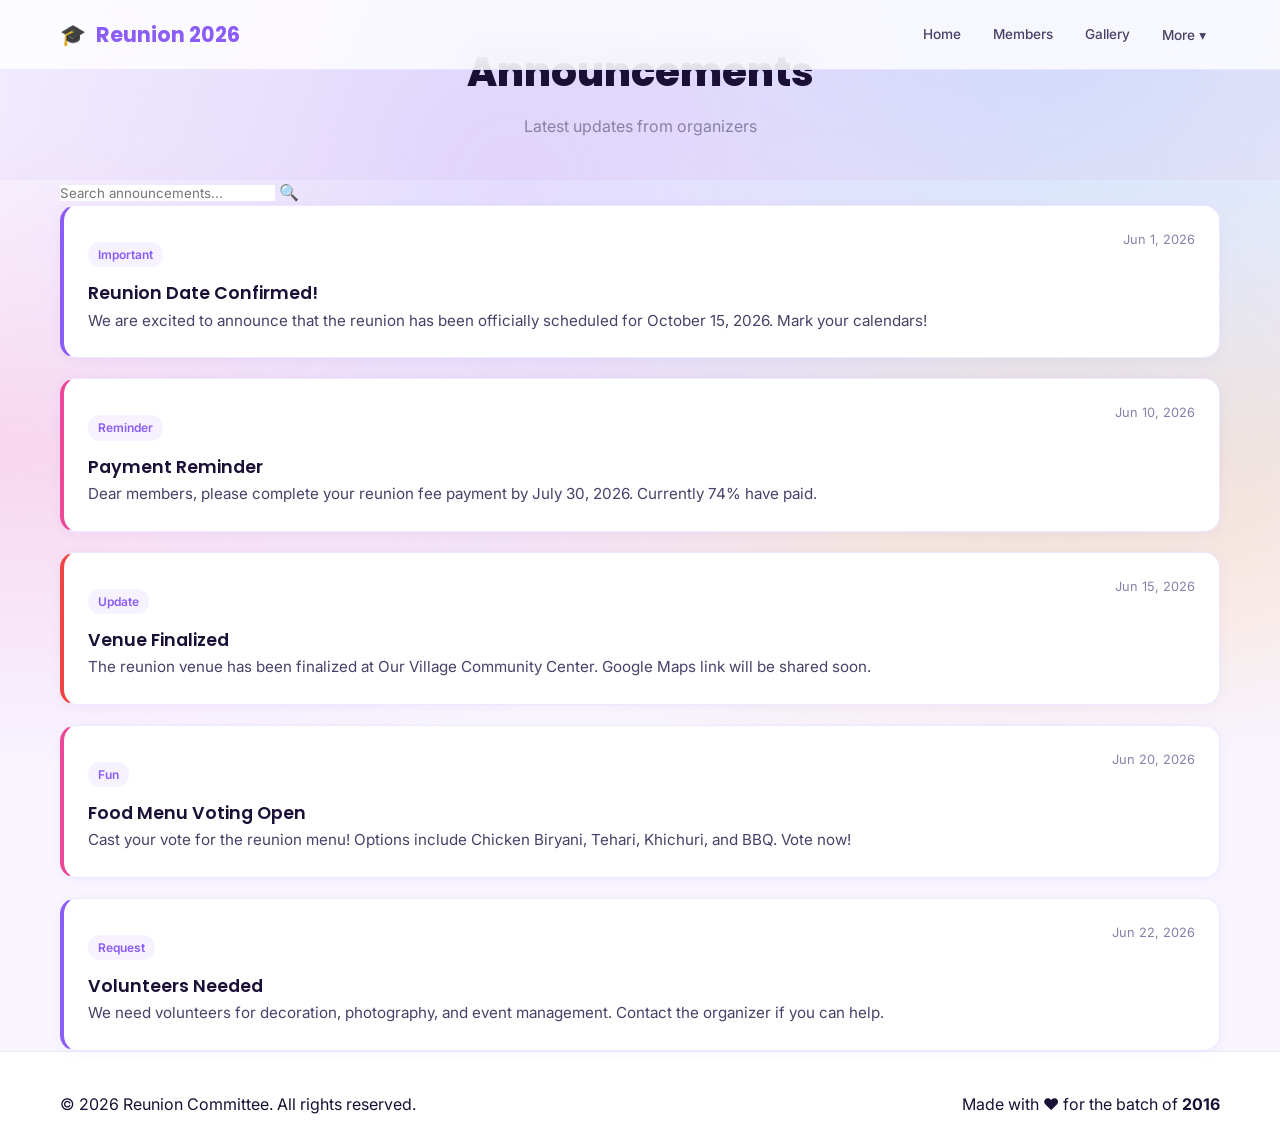
==== commit 4a28754c: "Light theme + simplified pages - Changed theme from dark to light (pink, violet, blue, purple, red p" ====
--- a/announcement.html
+++ b/announcement.html
@@ -42,7 +42,6 @@
           </a>
           <div class="dropdown-menu">
             <a href="announcement.html" class="dropdown-link active">Announcements</a>
-            <a href="schedule.html" class="dropdown-link">Schedule</a>
             <a href="faq.html" class="dropdown-link">FAQ</a>
             <a href="contact.html" class="dropdown-link">Contact</a>
           </div>
--- a/style.css
+++ b/style.css
@@ -1,39 +1,37 @@
 /* ============================================================
    STYLE.CSS - Reunion Management System
-   Premium Glassmorphism Dark Theme
+   Premium Light Theme - Pink, Violet, Blue, Purple, Red
    ============================================================ */
 
 /* ========== CSS VARIABLES ========== */
 :root {
-    --bg-primary: #0a0a1a;
-    --bg-secondary: #12122a;
-    --bg-tertiary: #1a1a3e;
-    --glass-bg: rgba(255, 255, 255, 0.05);
-    --glass-border: rgba(255, 255, 255, 0.1);
-    --glass-shadow: 0 8px 32px rgba(0, 0, 0, 0.3);
-    --text-primary: #ffffff;
-    --text-secondary: #b0b0d0;
-    --text-muted: #6c6c9c;
+    --bg-primary: #f8f5ff;
+    --bg-secondary: #ffffff;
+    --bg-tertiary: #f0eaff;
+    --glass-bg: rgba(255, 255, 255, 0.7);
+    --glass-border: rgba(200, 180, 255, 0.3);
+    --glass-shadow: 0 8px 32px rgba(139, 92, 246, 0.12);
+    --text-primary: #1a1035;
+    --text-secondary: #4a4068;
+    --text-muted: #8880a8;
     --accent-purple: #8b5cf6;
+    --accent-violet: #7c3aed;
     --accent-blue: #3b82f6;
     --accent-pink: #ec4899;
+    --accent-red: #ef4444;
     --accent-orange: #f97316;
     --accent-green: #22c55e;
-    --accent-red: #ef4444;
     --accent-yellow: #eab308;
-    --gradient-purple: linear-gradient(135deg, #8b5cf6, #6d28d9);
-    --gradient-blue: linear-gradient(135deg, #3b82f6, #2563eb);
-    --gradient-pink: linear-gradient(135deg, #ec4899, #db2777);
-    --gradient-orange: linear-gradient(135deg, #f97316, #ea580c);
-    --gradient-green: linear-gradient(135deg, #22c55e, #16a34a);
-    --gradient-red: linear-gradient(135deg, #ef4444, #dc2626);
-    --gradient-hero: linear-gradient(135deg, #667eea 0%, #764ba2 100%);
-    --gradient-card: linear-gradient(135deg, rgba(139,92,246,0.1), rgba(59,130,246,0.1));
-    --gradient-mesh: radial-gradient(at 40% 20%, #8b5cf6 0px, transparent 50%),
-                     radial-gradient(at 80% 0%, #3b82f6 0px, transparent 50%),
-                     radial-gradient(at 0% 50%, #ec4899 0px, transparent 50%),
-                     radial-gradient(at 80% 50%, #f97316 0px, transparent 50%),
-                     radial-gradient(at 0% 100%, #22c55e 0px, transparent 50%);
+    --gradient-purple: linear-gradient(135deg, #a78bfa, #7c3aed);
+    --gradient-blue: linear-gradient(135deg, #60a5fa, #3b82f6);
+    --gradient-pink: linear-gradient(135deg, #f472b6, #ec4899);
+    --gradient-red: linear-gradient(135deg, #f87171, #ef4444);
+    --gradient-hero: linear-gradient(135deg, #e0c3fc 0%, #8ec5fc 100%);
+    --gradient-card: linear-gradient(135deg, rgba(139,92,246,0.08), rgba(236,72,153,0.08));
+    --gradient-mesh: radial-gradient(at 40% 20%, #c4b5fd 0px, transparent 50%),
+                     radial-gradient(at 80% 0%, #93c5fd 0px, transparent 50%),
+                     radial-gradient(at 0% 50%, #f9a8d4 0px, transparent 50%),
+                     radial-gradient(at 80% 50%, #fdba74 0px, transparent 50%);
     --border-radius: 16px;
     --border-radius-sm: 8px;
     --border-radius-lg: 24px;
@@ -73,7 +71,7 @@
     width: 100%;
     height: 100%;
     background: var(--gradient-mesh);
-    opacity: 0.15;
+    opacity: 0.4;
     z-index: -1;
     pointer-events: none;
 }
@@ -151,25 +149,22 @@
     text-align: center;
 }
 
-.loader-ring {
-    width: 60px;
-    height: 60px;
-    border: 3px solid var(--glass-border);
+.loader .spinner {
+    width: 50px;
+    height: 50px;
+    border: 4px solid #e9e0ff;
     border-top-color: var(--accent-purple);
     border-right-color: var(--accent-pink);
     border-radius: 50%;
-    animation: spin 1s linear infinite;
-    margin: 0 auto 20px;
-}
-
-.loader-text {
+    animation: spin 0.8s linear infinite;
+    margin: 0 auto 16px;
+}
+
+.loader p {
     font-family: var(--font-display);
-    font-size: 1.2rem;
-    background: linear-gradient(135deg, var(--accent-purple), var(--accent-pink));
-    -webkit-background-clip: text;
-    -webkit-text-fill-color: transparent;
-    background-clip: text;
-    animation: pulse 1.5s ease-in-out infinite;
+    font-size: 1.1rem;
+    color: var(--accent-purple);
+    font-weight: 600;
 }
 
 @keyframes spin {
@@ -188,7 +183,7 @@
     left: 0;
     width: 100%;
     height: var(--nav-height);
-    background: rgba(10, 10, 26, 0.85);
+    background: rgba(255, 255, 255, 0.8);
     backdrop-filter: blur(20px);
     -webkit-backdrop-filter: blur(20px);
     border-bottom: 1px solid var(--glass-border);
@@ -197,8 +192,8 @@
 }
 
 .navbar.scrolled {
-    background: rgba(10, 10, 26, 0.95);
-    box-shadow: 0 4px 30px rgba(0, 0, 0, 0.3);
+    background: rgba(255, 255, 255, 0.95);
+    box-shadow: 0 4px 30px rgba(139, 92, 246, 0.1);
 }
 
 .nav-container {
@@ -218,43 +213,26 @@
     font-family: var(--font-display);
     font-weight: 700;
     font-size: 1.3rem;
-}
-
-.nav-logo-icon {
-    width: 40px;
-    height: 40px;
-    background: var(--gradient-purple);
-    border-radius: 12px;
-    display: flex;
-    align-items: center;
-    justify-content: center;
-    font-size: 1.2rem;
-}
-
-.nav-logo-text {
-    background: linear-gradient(135deg, var(--accent-purple), var(--accent-pink));
-    -webkit-background-clip: text;
-    -webkit-text-fill-color: transparent;
-    background-clip: text;
+    color: var(--accent-purple);
 }
 
 .nav-links {
     display: flex;
     align-items: center;
-    gap: 5px;
-}
-
-.nav-links a {
-    padding: 8px 16px;
+    gap: 4px;
+}
+
+.nav-links a, .nav-link {
+    padding: 8px 14px;
     border-radius: var(--border-radius-sm);
-    font-size: 0.9rem;
+    font-size: 0.85rem;
     font-weight: 500;
     color: var(--text-secondary);
     position: relative;
     overflow: hidden;
 }
 
-.nav-links a::before {
+.nav-links a::before, .nav-link::before {
     content: '';
     position: absolute;
     bottom: 0;
@@ -267,9 +245,11 @@
 }
 
 .nav-links a:hover,
-.nav-links a.active {
-    color: var(--text-primary);
-    background: var(--glass-bg);
+.nav-links a.active,
+.nav-link:hover,
+.nav-link.active {
+    color: var(--accent-purple);
+    background: rgba(139, 92, 246, 0.08);
 }
 
 .nav-links a:hover::before,
@@ -277,10 +257,57 @@
     width: 60%;
 }
 
-.nav-contact-btn {
-    background: var(--gradient-orange);
+/* Dropdown */
+.nav-dropdown {
+    position: relative;
+}
+
+.dropdown-toggle {
+    background: none !important;
+    font-size: 0.85rem;
+    font-weight: 500;
+    color: var(--text-secondary) !important;
+    padding: 8px 14px !important;
+    cursor: pointer;
+}
+
+.dropdown-menu {
+    display: none;
+    position: absolute;
+    top: 100%;
+    left: 0;
+    background: white;
+    border: 1px solid var(--glass-border);
+    border-radius: var(--border-radius-sm);
+    min-width: 180px;
+    box-shadow: 0 10px 30px rgba(139, 92, 246, 0.15);
+    z-index: 100;
+    padding: 8px;
+}
+
+.nav-dropdown:hover .dropdown-menu {
+    display: block;
+    animation: slideDown 0.2s ease;
+}
+
+.dropdown-item {
+    display: block;
+    padding: 10px 16px;
+    border-radius: 8px;
+    font-size: 0.85rem;
+    color: var(--text-secondary);
+    transition: var(--transition);
+}
+
+.dropdown-item:hover {
+    background: rgba(139, 92, 246, 0.08);
+    color: var(--accent-purple);
+}
+
+.nav-cta {
+    background: var(--gradient-pink) !important;
     color: white !important;
-    padding: 8px 20px;
+    padding: 10px 22px !important;
     border-radius: 20px;
     font-weight: 600;
     display: flex;
@@ -288,13 +315,9 @@
     gap: 6px;
 }
 
-.nav-contact-btn::before {
-    display: none !important;
-}
-
-.nav-contact-btn:hover {
+.nav-cta:hover {
     transform: translateY(-2px);
-    box-shadow: 0 4px 15px rgba(249, 115, 22, 0.4);
+    box-shadow: 0 4px 15px rgba(236, 72, 153, 0.4);
 }
 
 /* Mobile Menu Toggle */
@@ -305,12 +328,13 @@
     cursor: pointer;
     padding: 5px;
     z-index: 1001;
+    background: none;
 }
 
 .nav-toggle span {
     width: 25px;
     height: 3px;
-    background: var(--text-primary);
+    background: var(--accent-purple);
     border-radius: 3px;
     transition: var(--transition);
 }
@@ -328,18 +352,18 @@
 }
 
 /* Mobile Nav Overlay */
-.mobile-nav-overlay {
+.mobile-overlay, .mobile-nav-overlay {
     display: none;
     position: fixed;
     top: 0;
     left: 0;
     width: 100%;
     height: 100%;
-    background: rgba(0, 0, 0, 0.5);
+    background: rgba(0, 0, 0, 0.3);
     z-index: 998;
 }
 
-.mobile-nav-overlay.active {
+.mobile-overlay.active, .mobile-nav-overlay.active {
     display: block;
 }
 
@@ -365,11 +389,11 @@
     font-weight: 700;
     text-align: center;
     margin-bottom: 10px;
-    position: relative;
+    color: var(--text-primary);
 }
 
 .section-title .gradient-text {
-    background: linear-gradient(135deg, var(--accent-purple), var(--accent-pink), var(--accent-orange));
+    background: linear-gradient(135deg, var(--accent-purple), var(--accent-pink));
     -webkit-background-clip: text;
     -webkit-text-fill-color: transparent;
     background-clip: text;
@@ -377,9 +401,47 @@
 
 .section-subtitle {
     text-align: center;
-    color: var(--text-secondary);
+    color: var(--text-muted);
     margin-bottom: 40px;
     font-size: 1rem;
+}
+
+/* ========== PAGE HEADER ========== */
+.page-header {
+    padding: 40px 0;
+    text-align: center;
+    position: relative;
+}
+
+.page-header::before {
+    content: '';
+    position: absolute;
+    top: 0;
+    left: 0;
+    right: 0;
+    bottom: 0;
+    background: linear-gradient(135deg, rgba(139,92,246,0.05), rgba(236,72,153,0.05));
+}
+
+.page-header h1 {
+    font-family: var(--font-display);
+    font-size: 2.5rem;
+    font-weight: 800;
+    margin-bottom: 10px;
+    position: relative;
+    color: var(--text-primary);
+}
+
+.page-header h1 .gradient-text {
+    background: linear-gradient(135deg, var(--accent-purple), var(--accent-pink));
+    -webkit-background-clip: text;
+    -webkit-text-fill-color: transparent;
+    background-clip: text;
+}
+
+.page-header p {
+    color: var(--text-muted);
+    position: relative;
 }
 
 /* ========== GLASS CARD ========== */
@@ -393,6 +455,7 @@
     transition: var(--transition);
     position: relative;
     overflow: hidden;
+    box-shadow: 0 2px 12px rgba(139, 92, 246, 0.06);
 }
 
 .glass-card::before {
@@ -402,7 +465,7 @@
     left: 0;
     right: 0;
     height: 1px;
-    background: linear-gradient(90deg, transparent, rgba(255,255,255,0.2), transparent);
+    background: linear-gradient(90deg, transparent, rgba(139, 92, 246, 0.2), transparent);
 }
 
 .glass-card:hover {
@@ -421,51 +484,11 @@
     padding: 40px 0;
 }
 
-.hero-bg {
-    position: absolute;
-    top: 0;
-    left: 0;
+.hero-container {
+    max-width: var(--container-width);
+    margin: 0 auto;
+    padding: 0 20px;
     width: 100%;
-    height: 100%;
-    z-index: -1;
-}
-
-.hero-bg-gradient {
-    position: absolute;
-    width: 500px;
-    height: 500px;
-    border-radius: 50%;
-    filter: blur(100px);
-    opacity: 0.3;
-    animation: float 8s ease-in-out infinite;
-}
-
-.hero-bg-gradient:nth-child(1) {
-    background: var(--accent-purple);
-    top: -100px;
-    right: -100px;
-}
-
-.hero-bg-gradient:nth-child(2) {
-    background: var(--accent-blue);
-    bottom: -100px;
-    left: -100px;
-    animation-delay: -4s;
-}
-
-.hero-bg-gradient:nth-child(3) {
-    background: var(--accent-pink);
-    top: 50%;
-    left: 50%;
-    width: 300px;
-    height: 300px;
-    animation-delay: -2s;
-}
-
-@keyframes float {
-    0%, 100% { transform: translate(0, 0) scale(1); }
-    33% { transform: translate(20px, -20px) scale(1.05); }
-    66% { transform: translate(-10px, 15px) scale(0.95); }
 }
 
 .hero-content {
@@ -473,26 +496,26 @@
     grid-template-columns: 1fr 1fr;
     gap: 60px;
     align-items: center;
-    width: 100%;
 }
 
 .hero-left .hero-badge {
     display: inline-flex;
     align-items: center;
     gap: 8px;
-    background: var(--glass-bg);
-    border: 1px solid var(--glass-border);
+    background: rgba(139, 92, 246, 0.1);
+    border: 1px solid rgba(139, 92, 246, 0.2);
     padding: 8px 20px;
     border-radius: 30px;
     font-size: 0.85rem;
     color: var(--accent-purple);
     margin-bottom: 20px;
+    font-weight: 600;
     animation: fadeInUp 0.8s ease;
 }
 
 .hero-left .hero-subtitle {
     font-size: 1.1rem;
-    color: var(--text-secondary);
+    color: var(--text-muted);
     margin-bottom: 10px;
     animation: fadeInUp 0.8s ease 0.1s backwards;
 }
@@ -503,11 +526,12 @@
     font-weight: 800;
     line-height: 1.1;
     margin-bottom: 20px;
+    color: var(--text-primary);
     animation: fadeInUp 0.8s ease 0.2s backwards;
 }
 
 .hero-left .hero-title .gradient-text {
-    background: linear-gradient(135deg, #f97316, #ec4899, #8b5cf6);
+    background: linear-gradient(135deg, var(--accent-purple), var(--accent-pink), var(--accent-red));
     -webkit-background-clip: text;
     -webkit-text-fill-color: transparent;
     background-clip: text;
@@ -522,10 +546,6 @@
     animation: fadeInUp 0.8s ease 0.3s backwards;
 }
 
-.hero-left .hero-description .sparkle {
-    color: var(--accent-yellow);
-}
-
 .hero-info-cards {
     display: flex;
     gap: 12px;
@@ -534,32 +554,33 @@
     flex-wrap: wrap;
 }
 
-.hero-info-card {
+.info-card, .hero-info-card {
     display: flex;
     align-items: center;
     gap: 10px;
-    background: var(--glass-bg);
+    background: white;
     border: 1px solid var(--glass-border);
     padding: 10px 18px;
     border-radius: 12px;
     font-size: 0.85rem;
-}
-
-.hero-info-card .icon {
+    box-shadow: 0 2px 8px rgba(139, 92, 246, 0.06);
+}
+
+.info-icon, .hero-info-card .icon {
     font-size: 1.2rem;
 }
 
-.hero-info-card .label {
+.info-label, .hero-info-card .label {
     color: var(--text-muted);
     font-size: 0.75rem;
 }
 
-.hero-info-card .value {
+.info-value, .hero-info-card .value {
     font-weight: 600;
     color: var(--text-primary);
 }
 
-.hero-btns {
+.hero-buttons, .hero-btns {
     display: flex;
     gap: 15px;
     animation: fadeInUp 0.8s ease 0.5s backwards;
@@ -573,11 +594,11 @@
     animation: fadeInRight 1s ease 0.3s backwards;
 }
 
-.hero-reunion-badge {
+.hero-badge-circle, .hero-reunion-badge {
     width: 300px;
     height: 300px;
-    background: var(--gradient-card);
-    border: 2px solid var(--glass-border);
+    background: linear-gradient(135deg, rgba(139,92,246,0.1), rgba(236,72,153,0.1));
+    border: 2px solid rgba(139, 92, 246, 0.2);
     border-radius: 50%;
     display: flex;
     flex-direction: column;
@@ -588,46 +609,22 @@
     animation: pulse-glow 3s ease-in-out infinite;
 }
 
-.hero-reunion-badge .emoji {
-    font-size: 3rem;
-    margin-bottom: 10px;
-}
-
-.hero-reunion-badge .year {
-    font-family: var(--font-display);
-    font-size: 3rem;
-    font-weight: 800;
-    background: linear-gradient(135deg, var(--accent-orange), var(--accent-pink));
-    -webkit-background-clip: text;
-    -webkit-text-fill-color: transparent;
-    background-clip: text;
-}
-
-.hero-reunion-badge .title {
-    font-family: var(--font-display);
-    font-size: 1.3rem;
-    font-weight: 700;
-    background: linear-gradient(135deg, var(--accent-purple), var(--accent-blue));
-    -webkit-background-clip: text;
-    -webkit-text-fill-color: transparent;
-    background-clip: text;
-}
-
-.hero-reunion-badge .tagline {
-    color: var(--text-secondary);
-    font-size: 0.85rem;
-    margin-top: 5px;
-}
-
-.hero-reunion-badge::before {
-    content: '';
+.rotating-badge, .badge-center {
+    display: flex;
+    flex-direction: column;
+    align-items: center;
+    justify-content: center;
+    text-align: center;
+}
+
+.badge-ring {
     position: absolute;
     inset: -10px;
     border-radius: 50%;
-    background: conic-gradient(var(--accent-purple), var(--accent-pink), var(--accent-orange), var(--accent-blue), var(--accent-purple));
+    background: conic-gradient(var(--accent-purple), var(--accent-pink), var(--accent-red), var(--accent-blue), var(--accent-purple));
     z-index: -1;
     animation: rotate 6s linear infinite;
-    opacity: 0.5;
+    opacity: 0.4;
 }
 
 .hero-reunion-badge::after {
@@ -639,9 +636,40 @@
     z-index: -1;
 }
 
+.badge-emoji, .hero-reunion-badge .emoji {
+    font-size: 3rem;
+    margin-bottom: 10px;
+}
+
+.badge-text, .hero-reunion-badge .year {
+    font-family: var(--font-display);
+    font-size: 2.5rem;
+    font-weight: 800;
+    background: linear-gradient(135deg, var(--accent-purple), var(--accent-pink));
+    -webkit-background-clip: text;
+    -webkit-text-fill-color: transparent;
+    background-clip: text;
+}
+
+.hero-reunion-badge .title {
+    font-family: var(--font-display);
+    font-size: 1.2rem;
+    font-weight: 700;
+    background: linear-gradient(135deg, var(--accent-blue), var(--accent-purple));
+    -webkit-background-clip: text;
+    -webkit-text-fill-color: transparent;
+    background-clip: text;
+}
+
+.badge-tagline, .hero-reunion-badge .tagline {
+    color: var(--text-muted);
+    font-size: 0.85rem;
+    margin-top: 5px;
+}
+
 @keyframes pulse-glow {
-    0%, 100% { box-shadow: 0 0 30px rgba(139, 92, 246, 0.2); }
-    50% { box-shadow: 0 0 60px rgba(139, 92, 246, 0.4), 0 0 100px rgba(236, 72, 153, 0.2); }
+    0%, 100% { box-shadow: 0 0 30px rgba(139, 92, 246, 0.1); }
+    50% { box-shadow: 0 0 60px rgba(139, 92, 246, 0.2), 0 0 100px rgba(236, 72, 153, 0.1); }
 }
 
 @keyframes rotate {
@@ -690,17 +718,17 @@
 
 .btn-primary:hover {
     transform: translateY(-2px);
-    box-shadow: 0 6px 25px rgba(139, 92, 246, 0.4);
+    box-shadow: 0 6px 25px rgba(139, 92, 246, 0.35);
 }
 
 .btn-secondary {
-    background: var(--glass-bg);
-    border: 1px solid var(--glass-border);
-    color: var(--text-primary);
+    background: white;
+    border: 1px solid var(--glass-border);
+    color: var(--accent-purple);
 }
 
 .btn-secondary:hover {
-    background: rgba(255, 255, 255, 0.1);
+    background: rgba(139, 92, 246, 0.05);
     transform: translateY(-2px);
 }
 
@@ -711,21 +739,28 @@
 
 .btn-gradient:hover {
     transform: translateY(-2px);
-    box-shadow: 0 6px 25px rgba(236, 72, 153, 0.4);
+    box-shadow: 0 6px 25px rgba(236, 72, 153, 0.35);
+}
+
+.btn-outline {
+    background: transparent;
+    border: 2px solid var(--accent-purple);
+    color: var(--accent-purple);
+}
+
+.btn-outline:hover {
+    background: var(--accent-purple);
+    color: white;
+    transform: translateY(-2px);
 }
 
 .btn-green {
-    background: var(--gradient-green);
+    background: linear-gradient(135deg, #4ade80, #22c55e);
     color: white;
 }
 
-.btn-orange {
-    background: var(--gradient-orange);
-    color: white;
-}
-
-.btn-danger {
-    background: var(--gradient-red);
+.btn-pink {
+    background: var(--gradient-pink);
     color: white;
 }
 
@@ -742,15 +777,18 @@
 }
 
 /* ========== STATS CARDS ========== */
+.stats-section {
+    padding: 20px 0;
+}
+
 .stats-grid {
     display: grid;
     grid-template-columns: repeat(4, 1fr);
     gap: 20px;
-    margin: 40px 0;
 }
 
 .stat-card {
-    background: var(--glass-bg);
+    background: white;
     border: 1px solid var(--glass-border);
     border-radius: var(--border-radius);
     padding: 24px;
@@ -758,6 +796,7 @@
     transition: var(--transition);
     position: relative;
     overflow: hidden;
+    box-shadow: 0 2px 12px rgba(139, 92, 246, 0.06);
 }
 
 .stat-card::after {
@@ -771,8 +810,8 @@
 }
 
 .stat-card:nth-child(1)::after { background: var(--gradient-purple); }
-.stat-card:nth-child(2)::after { background: var(--gradient-green); }
-.stat-card:nth-child(3)::after { background: var(--gradient-orange); }
+.stat-card:nth-child(2)::after { background: linear-gradient(135deg, #4ade80, #22c55e); }
+.stat-card:nth-child(3)::after { background: linear-gradient(135deg, #fb923c, #f97316); }
 .stat-card:nth-child(4)::after { background: var(--gradient-blue); }
 
 .stat-card:hover {
@@ -791,10 +830,10 @@
     margin: 0 auto 16px;
 }
 
-.stat-card:nth-child(1) .stat-icon { background: rgba(139, 92, 246, 0.15); }
-.stat-card:nth-child(2) .stat-icon { background: rgba(34, 197, 94, 0.15); }
-.stat-card:nth-child(3) .stat-icon { background: rgba(249, 115, 22, 0.15); }
-.stat-card:nth-child(4) .stat-icon { background: rgba(59, 130, 246, 0.15); }
+.stat-card:nth-child(1) .stat-icon { background: rgba(139, 92, 246, 0.1); }
+.stat-card:nth-child(2) .stat-icon { background: rgba(34, 197, 94, 0.1); }
+.stat-card:nth-child(3) .stat-icon { background: rgba(249, 115, 22, 0.1); }
+.stat-card:nth-child(4) .stat-icon { background: rgba(59, 130, 246, 0.1); }
 
 .stat-label {
     color: var(--text-muted);
@@ -802,47 +841,20 @@
     margin-bottom: 6px;
 }
 
-.stat-value {
+.stat-number, .stat-value {
     font-family: var(--font-display);
     font-size: 2rem;
     font-weight: 700;
 }
 
-.stat-card:nth-child(1) .stat-value { color: var(--accent-purple); }
-.stat-card:nth-child(2) .stat-value { color: var(--accent-green); }
-.stat-card:nth-child(3) .stat-value { color: var(--accent-orange); }
-.stat-card:nth-child(4) .stat-value { color: var(--accent-blue); }
-
-.stat-sub {
-    font-size: 0.8rem;
-    color: var(--text-muted);
-    margin-top: 4px;
-}
-
-.stat-progress {
-    width: 100%;
-    height: 4px;
-    background: rgba(255, 255, 255, 0.1);
-    border-radius: 4px;
-    margin-top: 12px;
-    overflow: hidden;
-}
-
-.stat-progress-bar {
-    height: 100%;
-    border-radius: 4px;
-    transition: width 1.5s cubic-bezier(0.4, 0, 0.2, 1);
-    width: 0;
-}
-
-.stat-card:nth-child(1) .stat-progress-bar { background: var(--gradient-purple); }
-.stat-card:nth-child(2) .stat-progress-bar { background: var(--gradient-green); }
-.stat-card:nth-child(3) .stat-progress-bar { background: var(--gradient-orange); }
-.stat-card:nth-child(4) .stat-progress-bar { background: var(--gradient-blue); }
+.stat-card:nth-child(1) .stat-number { color: var(--accent-purple); }
+.stat-card:nth-child(2) .stat-number { color: var(--accent-green); }
+.stat-card:nth-child(3) .stat-number { color: var(--accent-orange); }
+.stat-card:nth-child(4) .stat-number { color: var(--accent-blue); }
 
 /* ========== COUNTDOWN ========== */
 .countdown-section {
-    margin: 40px 0;
+    padding: 40px 0;
 }
 
 .countdown-grid {
@@ -853,22 +865,23 @@
 }
 
 .countdown-item {
-    background: var(--glass-bg);
+    background: white;
     border: 1px solid var(--glass-border);
     border-radius: var(--border-radius);
     padding: 20px 30px;
     text-align: center;
     min-width: 120px;
     transition: var(--transition);
+    box-shadow: 0 2px 12px rgba(139, 92, 246, 0.06);
 }
 
 .countdown-item:hover {
     transform: translateY(-5px);
     border-color: var(--accent-purple);
-    box-shadow: 0 0 30px rgba(139, 92, 246, 0.2);
-}
-
-.countdown-value {
+    box-shadow: 0 0 30px rgba(139, 92, 246, 0.12);
+}
+
+.countdown-number, .countdown-value {
     font-family: var(--font-display);
     font-size: 2.8rem;
     font-weight: 800;
@@ -876,10 +889,10 @@
     margin-bottom: 6px;
 }
 
-.countdown-item:nth-child(1) .countdown-value { color: var(--accent-purple); }
-.countdown-item:nth-child(2) .countdown-value { color: var(--accent-pink); }
-.countdown-item:nth-child(3) .countdown-value { color: var(--accent-orange); }
-.countdown-item:nth-child(4) .countdown-value { color: var(--accent-blue); }
+.countdown-item:nth-child(1) .countdown-number { color: var(--accent-purple); }
+.countdown-item:nth-child(2) .countdown-number { color: var(--accent-pink); }
+.countdown-item:nth-child(3) .countdown-number { color: var(--accent-red); }
+.countdown-item:nth-child(4) .countdown-number { color: var(--accent-blue); }
 
 .countdown-label {
     font-size: 0.8rem;
@@ -888,67 +901,73 @@
     color: var(--text-muted);
 }
 
-.countdown-message {
+.countdown-quote {
     text-align: center;
     margin-top: 20px;
     font-size: 0.95rem;
     color: var(--text-secondary);
-}
-
-.countdown-message .quote {
     font-style: italic;
-    color: var(--accent-yellow);
 }
 
 /* ========== PAYMENT TABLE ========== */
-.table-wrapper {
-    overflow-x: auto;
+.payment-section {
+    padding: 40px 0;
+}
+
+.payment-card, .table-wrapper {
+    overflow: hidden;
     border-radius: var(--border-radius);
-    border: 1px solid var(--glass-border);
-}
-
-.data-table {
+}
+
+.payment-table, .data-table {
     width: 100%;
     border-collapse: collapse;
 }
 
-.data-table thead {
-    background: rgba(139, 92, 246, 0.1);
-}
-
-.data-table th {
+.payment-table thead, .data-table thead {
+    background: rgba(139, 92, 246, 0.06);
+}
+
+.payment-table th, .data-table th {
     padding: 14px 18px;
     text-align: left;
     font-weight: 600;
     font-size: 0.85rem;
     text-transform: uppercase;
     letter-spacing: 1px;
-    color: var(--text-secondary);
+    color: var(--text-muted);
     border-bottom: 1px solid var(--glass-border);
     white-space: nowrap;
 }
 
-.data-table td {
+.payment-table td, .data-table td {
     padding: 14px 18px;
     font-size: 0.9rem;
-    border-bottom: 1px solid rgba(255, 255, 255, 0.03);
+    border-bottom: 1px solid rgba(139, 92, 246, 0.06);
     color: var(--text-secondary);
 }
 
-.data-table tbody tr {
-    transition: var(--transition);
-}
-
-.data-table tbody tr:hover {
-    background: rgba(139, 92, 246, 0.05);
-}
-
-.data-table tbody tr:last-child td {
+.payment-table tbody tr, .data-table tbody tr {
+    transition: var(--transition);
+}
+
+.payment-table tbody tr:hover, .data-table tbody tr:hover {
+    background: rgba(139, 92, 246, 0.03);
+}
+
+.payment-table tbody tr:last-child td, .data-table tbody tr:last-child td {
     border-bottom: none;
 }
 
+.payment-actions {
+    display: flex;
+    justify-content: center;
+    gap: 15px;
+    margin-top: 20px;
+}
+
 /* ========== STATUS BADGES ========== */
-.badge {
+.status-badge, .badge {
     display: inline-flex;
     align-items: center;
     gap: 4px;
@@ -958,28 +977,367 @@
     font-weight: 600;
 }
 
-.badge-paid {
-    background: rgba(34, 197, 94, 0.15);
-    color: var(--accent-green);
-    border: 1px solid rgba(34, 197, 94, 0.3);
-}
-
-.badge-due {
-    background: rgba(239, 68, 68, 0.15);
-    color: var(--accent-red);
-    border: 1px solid rgba(239, 68, 68, 0.3);
-}
-
-.badge-partial {
-    background: rgba(234, 179, 8, 0.15);
-    color: var(--accent-yellow);
-    border: 1px solid rgba(234, 179, 8, 0.3);
-}
-
-.badge-confirmed {
-    background: rgba(59, 130, 246, 0.15);
-    color: var(--accent-blue);
-    border: 1px solid rgba(59, 130, 246, 0.3);
+.status-badge.paid, .badge-paid {
+    background: rgba(34, 197, 94, 0.1);
+    color: #16a34a;
+    border: 1px solid rgba(34, 197, 94, 0.2);
+}
+
+.status-badge.due, .badge-due {
+    background: rgba(239, 68, 68, 0.1);
+    color: #dc2626;
+    border: 1px solid rgba(239, 68, 68, 0.2);
+}
+
+/* ========== MENU POLL ========== */
+.menu-poll-section {
+    padding: 40px 0;
+}
+
+.poll-card {
+    max-width: 700px;
+    margin: 0 auto;
+}
+
+.poll-items {
+    display: flex;
+    flex-direction: column;
+    gap: 16px;
+    margin-bottom: 20px;
+}
+
+.poll-item {
+    display: flex;
+    flex-direction: column;
+    gap: 8px;
+}
+
+.poll-info {
+    display: flex;
+    align-items: center;
+    gap: 10px;
+}
+
+.poll-emoji {
+    font-size: 1.3rem;
+}
+
+.poll-name {
+    font-weight: 600;
+    color: var(--text-primary);
+    flex: 1;
+}
+
+.poll-count {
+    font-size: 0.85rem;
+    color: var(--text-muted);
+    font-weight: 600;
+}
+
+.poll-bar {
+    width: 100%;
+    height: 8px;
+    background: #f0eaff;
+    border-radius: 6px;
+    overflow: hidden;
+}
+
+.poll-fill {
+    height: 100%;
+    border-radius: 6px;
+    background: var(--gradient-purple);
+    transition: width 1.5s cubic-bezier(0.4, 0, 0.2, 1);
+    width: 0;
+}
+
+.poll-btn {
+    display: block;
+    width: 100%;
+    text-align: center;
+}
+
+/* ========== SCHEDULE SECTION ========== */
+.schedule-section {
+    padding: 40px 0;
+}
+
+.timeline {
+    position: relative;
+    max-width: 700px;
+    margin: 0 auto;
+}
+
+.timeline::before {
+    content: '';
+    position: absolute;
+    left: 50%;
+    transform: translateX(-50%);
+    width: 3px;
+    height: 100%;
+    background: linear-gradient(180deg, var(--accent-purple), var(--accent-pink), var(--accent-red));
+    border-radius: 3px;
+}
+
+.timeline-item {
+    display: flex;
+    align-items: center;
+    margin-bottom: 30px;
+    position: relative;
+}
+
+.timeline-item:nth-child(odd) {
+    flex-direction: row;
+    padding-right: calc(50% + 40px);
+    text-align: right;
+}
+
+.timeline-item:nth-child(even) {
+    flex-direction: row-reverse;
+    padding-left: calc(50% + 40px);
+    text-align: left;
+}
+
+.timeline-dot {
+    position: absolute;
+    left: 50%;
+    transform: translateX(-50%);
+    width: 24px;
+    height: 24px;
+    border-radius: 50%;
+    display: flex;
+    align-items: center;
+    justify-content: center;
+    font-size: 0.7rem;
+    z-index: 1;
+    border: 3px solid white;
+    box-shadow: 0 2px 10px rgba(139, 92, 246, 0.2);
+}
+
+.timeline-content {
+    background: white;
+    border: 1px solid var(--glass-border);
+    border-radius: var(--border-radius);
+    padding: 18px;
+    flex: 1;
+    transition: var(--transition);
+    box-shadow: 0 2px 10px rgba(139, 92, 246, 0.06);
+}
+
+.timeline-content:hover {
+    transform: translateY(-3px);
+    box-shadow: var(--glass-shadow);
+}
+
+.timeline-content h3 {
+    font-family: var(--font-display);
+    font-weight: 700;
+    color: var(--accent-purple);
+    font-size: 0.9rem;
+    margin-bottom: 4px;
+}
+
+.timeline-content p {
+    font-size: 0.9rem;
+    color: var(--text-secondary);
+}
+
+/* ========== HALL OF FAME ========== */
+.hall-of-fame-section {
+    padding: 40px 0;
+}
+
+.fame-grid {
+    display: flex;
+    justify-content: center;
+    gap: 24px;
+    flex-wrap: wrap;
+}
+
+.fame-card {
+    background: white;
+    border: 1px solid var(--glass-border);
+    border-radius: var(--border-radius);
+    padding: 40px 50px;
+    text-align: center;
+    transition: var(--transition);
+    position: relative;
+    overflow: hidden;
+    box-shadow: 0 2px 12px rgba(139, 92, 246, 0.06);
+    min-width: 320px;
+}
+
+.fame-card::before {
+    content: '';
+    position: absolute;
+    top: 0;
+    left: 0;
+    right: 0;
+    height: 4px;
+    background: linear-gradient(90deg, var(--accent-purple), var(--accent-pink), var(--accent-red));
+}
+
+.fame-card:hover {
+    transform: translateY(-8px);
+    box-shadow: 0 12px 40px rgba(139, 92, 246, 0.2);
+}
+
+.fame-crown {
+    font-size: 2.5rem;
+    display: block;
+    margin-bottom: 10px;
+}
+
+.fame-emoji {
+    font-size: 3rem;
+    display: block;
+    margin-bottom: 12px;
+}
+
+.fame-title {
+    font-family: var(--font-display);
+    font-size: 1.1rem;
+    font-weight: 700;
+    color: var(--accent-purple);
+    margin-bottom: 8px;
+}
+
+.fame-name {
+    font-family: var(--font-display);
+    font-size: 1.3rem;
+    font-weight: 700;
+    color: var(--text-primary);
+    margin-bottom: 10px;
+}
+
+.fame-trophy {
+    font-size: 2rem;
+}
+
+/* ========== GALLERY ========== */
+.gallery-section {
+    padding: 40px 0;
+}
+
+.gallery-grid {
+    display: grid;
+    grid-template-columns: repeat(auto-fill, minmax(250px, 1fr));
+    gap: 16px;
+}
+
+.gallery-item {
+    position: relative;
+    border-radius: var(--border-radius);
+    overflow: hidden;
+    aspect-ratio: 4/3;
+    cursor: pointer;
+    border: 1px solid var(--glass-border);
+    transition: var(--transition);
+    background: var(--gradient-card);
+    display: flex;
+    flex-direction: column;
+    align-items: center;
+    justify-content: center;
+    text-align: center;
+    padding: 20px;
+}
+
+.gallery-item:hover {
+    transform: scale(1.03);
+    box-shadow: var(--glass-shadow);
+}
+
+.gallery-placeholder {
+    font-size: 3rem;
+    margin-bottom: 10px;
+}
+
+.gallery-item p {
+    font-weight: 600;
+    color: var(--text-secondary);
+    font-size: 0.9rem;
+}
+
+.gallery-actions {
+    text-align: center;
+    margin-top: 24px;
+}
+
+/* Lightbox */
+.lightbox {
+    position: fixed;
+    inset: 0;
+    background: rgba(0, 0, 0, 0.85);
+    z-index: 10000;
+    display: none;
+    align-items: center;
+    justify-content: center;
+    opacity: 0;
+    transition: opacity 0.3s;
+}
+
+.lightbox.active {
+    display: flex;
+    opacity: 1;
+}
+
+.lightbox img {
+    max-width: 90%;
+    max-height: 90vh;
+    border-radius: 8px;
+    box-shadow: 0 0 40px rgba(0, 0, 0, 0.5);
+}
+
+.lightbox-close {
+    position: absolute;
+    top: 20px;
+    right: 30px;
+    font-size: 2rem;
+    color: white;
+    cursor: pointer;
+    z-index: 10001;
+    transition: var(--transition);
+    background: none;
+}
+
+.lightbox-close:hover {
+    transform: rotate(90deg);
+    color: var(--accent-pink);
+}
+
+/* ========== COMING SOON ========== */
+.coming-soon-section {
+    padding: 40px 0;
+}
+
+.coming-soon-card {
+    text-align: center;
+    background: linear-gradient(135deg, rgba(139, 92, 246, 0.05), rgba(236, 72, 153, 0.05));
+}
+
+.coming-soon-emoji {
+    font-size: 3rem;
+    display: block;
+    margin-bottom: 16px;
+}
+
+.coming-soon-title {
+    font-family: var(--font-display);
+    font-size: 1.5rem;
+    margin-bottom: 8px;
+    background: linear-gradient(135deg, var(--accent-purple), var(--accent-pink));
+    -webkit-background-clip: text;
+    -webkit-text-fill-color: transparent;
+    background-clip: text;
+}
+
+.coming-soon-text {
+    color: var(--text-muted);
+    margin-bottom: 20px;
+}
+
+.coming-soon-countdown {
+    font-weight: 600;
+    color: var(--accent-purple);
 }
 
 /* ========== SEARCH & FILTER ========== */
@@ -999,7 +1357,7 @@
 .search-box input {
     width: 100%;
     padding: 12px 20px 12px 45px;
-    background: var(--glass-bg);
+    background: white;
     border: 1px solid var(--glass-border);
     border-radius: 12px;
     color: var(--text-primary);
@@ -1012,7 +1370,7 @@
 
 .search-box input:focus {
     border-color: var(--accent-purple);
-    box-shadow: 0 0 20px rgba(139, 92, 246, 0.15);
+    box-shadow: 0 0 20px rgba(139, 92, 246, 0.1);
 }
 
 .search-box .search-icon {
@@ -1026,7 +1384,7 @@
 
 .filter-btn {
     padding: 12px 20px;
-    background: var(--glass-bg);
+    background: white;
     border: 1px solid var(--glass-border);
     border-radius: 12px;
     color: var(--text-secondary);
@@ -1050,12 +1408,13 @@
 }
 
 .member-card {
-    background: var(--glass-bg);
+    background: white;
     border: 1px solid var(--glass-border);
     border-radius: var(--border-radius);
     padding: 24px;
     text-align: center;
     transition: var(--transition);
+    box-shadow: 0 2px 12px rgba(139, 92, 246, 0.06);
 }
 
 .member-card:hover {
@@ -1076,7 +1435,7 @@
     font-size: 2rem;
     font-weight: 700;
     color: white;
-    border: 3px solid rgba(139, 92, 246, 0.3);
+    border: 3px solid rgba(139, 92, 246, 0.2);
 }
 
 .member-avatar img {
@@ -1091,6 +1450,7 @@
     font-size: 1.1rem;
     font-weight: 600;
     margin-bottom: 4px;
+    color: var(--text-primary);
 }
 
 .member-phone {
@@ -1108,11 +1468,8 @@
 }
 
 .member-payment .paid {
-    color: var(--accent-green);
-}
-
-.member-payment .due {
-    color: var(--accent-red);
+    color: #16a34a;
+    font-weight: 600;
 }
 
 /* ========== PROGRESS BAR ========== */
@@ -1139,7 +1496,7 @@
 .progress-bar {
     width: 100%;
     height: 12px;
-    background: rgba(255, 255, 255, 0.08);
+    background: #f0eaff;
     border-radius: 10px;
     overflow: hidden;
     position: relative;
@@ -1179,7 +1536,7 @@
 }
 
 .budget-card {
-    background: var(--glass-bg);
+    background: white;
     border: 1px solid var(--glass-border);
     border-radius: var(--border-radius);
     padding: 24px;
@@ -1187,6 +1544,7 @@
     transition: var(--transition);
     position: relative;
     overflow: hidden;
+    box-shadow: 0 2px 12px rgba(139, 92, 246, 0.06);
 }
 
 .budget-card::before {
@@ -1199,7 +1557,7 @@
 }
 
 .budget-card:nth-child(1)::before { background: var(--gradient-purple); }
-.budget-card:nth-child(2)::before { background: var(--gradient-green); }
+.budget-card:nth-child(2)::before { background: linear-gradient(135deg, #4ade80, #22c55e); }
 .budget-card:nth-child(3)::before { background: var(--gradient-red); }
 .budget-card:nth-child(4)::before { background: var(--gradient-blue); }
 
@@ -1226,17 +1584,18 @@
 }
 
 .budget-card:nth-child(1) .budget-amount { color: var(--accent-purple); }
-.budget-card:nth-child(2) .budget-amount { color: var(--accent-green); }
-.budget-card:nth-child(3) .budget-amount { color: var(--accent-red); }
+.budget-card:nth-child(2) .budget-amount { color: #16a34a; }
+.budget-card:nth-child(3) .budget-amount { color: #dc2626; }
 .budget-card:nth-child(4) .budget-amount { color: var(--accent-blue); }
 
 /* ========== CHARTS ========== */
 .chart-container {
-    background: var(--glass-bg);
+    background: white;
     border: 1px solid var(--glass-border);
     border-radius: var(--border-radius);
     padding: 24px;
     margin-bottom: 30px;
+    box-shadow: 0 2px 12px rgba(139, 92, 246, 0.06);
 }
 
 .chart-header {
@@ -1266,18 +1625,19 @@
 }
 
 .food-card {
-    background: var(--glass-bg);
+    background: white;
     border: 1px solid var(--glass-border);
     border-radius: var(--border-radius);
     overflow: hidden;
     transition: var(--transition);
     cursor: pointer;
+    box-shadow: 0 2px 12px rgba(139, 92, 246, 0.06);
 }
 
 .food-card:hover {
     transform: translateY(-5px);
     box-shadow: var(--glass-shadow);
-    border-color: var(--accent-orange);
+    border-color: var(--accent-pink);
 }
 
 .food-card-img {
@@ -1292,12 +1652,6 @@
     overflow: hidden;
 }
 
-.food-card-img img {
-    width: 100%;
-    height: 100%;
-    object-fit: cover;
-}
-
 .food-card-body {
     padding: 20px;
 }
@@ -1307,6 +1661,7 @@
     font-size: 1.1rem;
     font-weight: 600;
     margin-bottom: 8px;
+    color: var(--text-primary);
 }
 
 .food-card-votes {
@@ -1316,14 +1671,14 @@
 }
 
 .vote-count {
-    color: var(--accent-orange);
+    color: var(--accent-pink);
     font-weight: 600;
 }
 
 .vote-bar {
     flex: 1;
     height: 6px;
-    background: rgba(255, 255, 255, 0.1);
+    background: #f0eaff;
     border-radius: 4px;
     margin: 0 15px;
     overflow: hidden;
@@ -1331,14 +1686,14 @@
 
 .vote-bar-fill {
     height: 100%;
-    background: var(--gradient-orange);
+    background: var(--gradient-pink);
     border-radius: 4px;
     transition: width 1s ease;
 }
 
 .vote-btn {
     padding: 8px 20px;
-    background: var(--gradient-orange);
+    background: var(--gradient-pink);
     color: white;
     border: none;
     border-radius: 20px;
@@ -1350,291 +1705,8 @@
 
 .vote-btn:hover {
     transform: scale(1.05);
-    box-shadow: 0 4px 15px rgba(249, 115, 22, 0.4);
-}
-
-/* ========== SCHEDULE / TIMELINE ========== */
-.timeline {
-    position: relative;
-    max-width: 700px;
-    margin: 0 auto;
-}
-
-.timeline::before {
-    content: '';
-    position: absolute;
-    left: 50%;
-    transform: translateX(-50%);
-    width: 3px;
-    height: 100%;
-    background: linear-gradient(180deg, var(--accent-purple), var(--accent-pink), var(--accent-orange));
-    border-radius: 3px;
-}
-
-.timeline-item {
-    display: flex;
-    align-items: center;
-    margin-bottom: 40px;
-    position: relative;
-}
-
-.timeline-item:nth-child(odd) {
-    flex-direction: row;
-    padding-right: calc(50% + 40px);
-    text-align: right;
-}
-
-.timeline-item:nth-child(even) {
-    flex-direction: row-reverse;
-    padding-left: calc(50% + 40px);
-    text-align: left;
-}
-
-.timeline-dot {
-    position: absolute;
-    left: 50%;
-    transform: translateX(-50%);
-    width: 20px;
-    height: 20px;
-    border-radius: 50%;
-    background: var(--accent-purple);
-    border: 3px solid var(--bg-primary);
-    z-index: 1;
-    box-shadow: 0 0 20px rgba(139, 92, 246, 0.4);
-}
-
-.timeline-item:nth-child(2) .timeline-dot { background: var(--accent-blue); box-shadow: 0 0 20px rgba(59, 130, 246, 0.4); }
-.timeline-item:nth-child(3) .timeline-dot { background: var(--accent-pink); box-shadow: 0 0 20px rgba(236, 72, 153, 0.4); }
-.timeline-item:nth-child(4) .timeline-dot { background: var(--accent-orange); box-shadow: 0 0 20px rgba(249, 115, 22, 0.4); }
-.timeline-item:nth-child(5) .timeline-dot { background: var(--accent-green); box-shadow: 0 0 20px rgba(34, 197, 94, 0.4); }
-.timeline-item:nth-child(6) .timeline-dot { background: var(--accent-yellow); box-shadow: 0 0 20px rgba(234, 179, 8, 0.4); }
-
-.timeline-content {
-    background: var(--glass-bg);
-    border: 1px solid var(--glass-border);
-    border-radius: var(--border-radius);
-    padding: 20px;
-    flex: 1;
-    transition: var(--transition);
-}
-
-.timeline-content:hover {
-    transform: translateY(-3px);
-    box-shadow: var(--glass-shadow);
-}
-
-.timeline-time {
-    font-family: var(--font-display);
-    font-weight: 700;
-    color: var(--accent-purple);
-    font-size: 0.9rem;
-    margin-bottom: 6px;
-}
-
-.timeline-title {
-    font-family: var(--font-display);
-    font-size: 1.05rem;
-    font-weight: 600;
-    margin-bottom: 4px;
-}
-
-.timeline-desc {
-    font-size: 0.85rem;
-    color: var(--text-muted);
-}
-
-/* ========== HALL OF FAME ========== */
-.fame-grid {
-    display: grid;
-    grid-template-columns: repeat(auto-fill, minmax(240px, 1fr));
-    gap: 24px;
-}
-
-.fame-card {
-    background: var(--glass-bg);
-    border: 1px solid var(--glass-border);
-    border-radius: var(--border-radius);
-    padding: 30px;
-    text-align: center;
-    transition: var(--transition);
-    position: relative;
-    overflow: hidden;
-}
-
-.fame-card::before {
-    content: '';
-    position: absolute;
-    top: 0;
-    left: 0;
-    right: 0;
-    height: 4px;
-    background: linear-gradient(90deg, var(--accent-purple), var(--accent-pink), var(--accent-orange));
-}
-
-.fame-card:hover {
-    transform: translateY(-8px);
-    box-shadow: 0 12px 40px rgba(139, 92, 246, 0.3);
-}
-
-.fame-avatar {
-    width: 90px;
-    height: 90px;
-    border-radius: 50%;
-    margin: 0 auto 16px;
-    background: var(--gradient-purple);
-    display: flex;
-    align-items: center;
-    justify-content: center;
-    font-size: 2.5rem;
-    border: 3px solid rgba(139, 92, 246, 0.3);
-    position: relative;
-}
-
-.fame-avatar img {
-    width: 100%;
-    height: 100%;
-    border-radius: 50%;
-    object-fit: cover;
-}
-
-.fame-avatar .crown {
-    position: absolute;
-    top: -12px;
-    right: -5px;
-    font-size: 1.5rem;
-}
-
-.fame-title {
-    font-family: var(--font-display);
-    font-size: 1rem;
-    font-weight: 700;
-    color: var(--accent-yellow);
-    margin-bottom: 4px;
-}
-
-.fame-name {
-    font-family: var(--font-display);
-    font-size: 1.15rem;
-    font-weight: 600;
-    margin-bottom: 8px;
-}
-
-.fame-desc {
-    font-size: 0.8rem;
-    color: var(--text-muted);
-}
-
-/* ========== GALLERY ========== */
-.gallery-grid {
-    display: grid;
-    grid-template-columns: repeat(auto-fill, minmax(280px, 1fr));
-    gap: 16px;
-}
-
-.gallery-item {
-    position: relative;
-    border-radius: var(--border-radius);
-    overflow: hidden;
-    aspect-ratio: 4/3;
-    cursor: pointer;
-    border: 1px solid var(--glass-border);
-    transition: var(--transition);
-}
-
-.gallery-item:hover {
-    transform: scale(1.02);
-    box-shadow: var(--glass-shadow);
-}
-
-.gallery-item img {
-    width: 100%;
-    height: 100%;
-    object-fit: cover;
-    transition: var(--transition);
-}
-
-.gallery-item:hover img {
-    transform: scale(1.1);
-}
-
-.gallery-overlay {
-    position: absolute;
-    inset: 0;
-    background: linear-gradient(to top, rgba(0,0,0,0.7), transparent);
-    opacity: 0;
-    transition: var(--transition);
-    display: flex;
-    align-items: flex-end;
-    padding: 20px;
-}
-
-.gallery-item:hover .gallery-overlay {
-    opacity: 1;
-}
-
-.gallery-overlay-text {
-    color: white;
-    font-weight: 600;
-}
-
-/* Lightbox */
-.lightbox {
-    position: fixed;
-    inset: 0;
-    background: rgba(0, 0, 0, 0.9);
-    z-index: 10000;
-    display: none;
-    align-items: center;
-    justify-content: center;
-    opacity: 0;
-    transition: opacity 0.3s;
-}
-
-.lightbox.active {
-    display: flex;
-    opacity: 1;
-}
-
-.lightbox img {
-    max-width: 90%;
-    max-height: 90vh;
-    border-radius: 8px;
-    box-shadow: 0 0 40px rgba(0, 0, 0, 0.5);
-}
-
-.lightbox-close {
-    position: absolute;
-    top: 20px;
-    right: 30px;
-    font-size: 2rem;
-    color: white;
-    cursor: pointer;
-    z-index: 10001;
-    transition: var(--transition);
-}
-
-.lightbox-close:hover {
-    transform: rotate(90deg);
-    color: var(--accent-pink);
-}
-
-.lightbox-nav {
-    position: absolute;
-    top: 50%;
-    transform: translateY(-50%);
-    font-size: 2rem;
-    color: white;
-    cursor: pointer;
-    padding: 20px;
-    transition: var(--transition);
-}
-
-.lightbox-nav:hover {
-    color: var(--accent-purple);
-}
-
-.lightbox-prev { left: 10px; }
-.lightbox-next { right: 10px; }
+    box-shadow: 0 4px 15px rgba(236, 72, 153, 0.35);
+}
 
 /* ========== ANNOUNCEMENTS ========== */
 .announcements-grid {
@@ -1643,12 +1715,13 @@
 }
 
 .announcement-card {
-    background: var(--glass-bg);
+    background: white;
     border: 1px solid var(--glass-border);
     border-radius: var(--border-radius);
     padding: 24px;
     transition: var(--transition);
     border-left: 4px solid var(--accent-purple);
+    box-shadow: 0 2px 12px rgba(139, 92, 246, 0.06);
 }
 
 .announcement-card:nth-child(2n) {
@@ -1656,7 +1729,7 @@
 }
 
 .announcement-card:nth-child(3n) {
-    border-left-color: var(--accent-orange);
+    border-left-color: var(--accent-red);
 }
 
 .announcement-card:hover {
@@ -1675,6 +1748,7 @@
     font-family: var(--font-display);
     font-size: 1.1rem;
     font-weight: 600;
+    color: var(--text-primary);
 }
 
 .announcement-date {
@@ -1692,7 +1766,7 @@
 .announcement-tag {
     display: inline-block;
     padding: 3px 10px;
-    background: rgba(139, 92, 246, 0.15);
+    background: rgba(139, 92, 246, 0.08);
     color: var(--accent-purple);
     border-radius: 12px;
     font-size: 0.75rem;
@@ -1710,18 +1784,19 @@
 .contact-info {
     display: flex;
     flex-direction: column;
-    gap: 20px;
+    gap: 16px;
 }
 
 .contact-item {
     display: flex;
     align-items: center;
     gap: 16px;
-    background: var(--glass-bg);
+    background: white;
     border: 1px solid var(--glass-border);
     border-radius: var(--border-radius);
-    padding: 20px;
-    transition: var(--transition);
+    padding: 18px;
+    transition: var(--transition);
+    box-shadow: 0 2px 10px rgba(139, 92, 246, 0.06);
 }
 
 .contact-item:hover {
@@ -1740,11 +1815,11 @@
     flex-shrink: 0;
 }
 
-.contact-icon.phone { background: rgba(34, 197, 94, 0.15); }
-.contact-icon.facebook { background: rgba(59, 130, 246, 0.15); }
-.contact-icon.whatsapp { background: rgba(34, 197, 94, 0.15); }
-.contact-icon.messenger { background: rgba(139, 92, 246, 0.15); }
-.contact-icon.email { background: rgba(236, 72, 153, 0.15); }
+.contact-icon.phone { background: rgba(34, 197, 94, 0.1); }
+.contact-icon.facebook { background: rgba(59, 130, 246, 0.1); }
+.contact-icon.whatsapp { background: rgba(34, 197, 94, 0.1); }
+.contact-icon.messenger { background: rgba(139, 92, 246, 0.1); }
+.contact-icon.email { background: rgba(236, 72, 153, 0.1); }
 
 .contact-text .label {
     font-size: 0.8rem;
@@ -1754,14 +1829,16 @@
 
 .contact-text .value {
     font-weight: 600;
+    color: var(--text-primary);
 }
 
 .contact-map {
-    background: var(--glass-bg);
+    background: white;
     border: 1px solid var(--glass-border);
     border-radius: var(--border-radius);
     overflow: hidden;
     min-height: 350px;
+    margin-top: 30px;
 }
 
 .contact-map iframe {
@@ -1769,14 +1846,14 @@
     height: 100%;
     min-height: 350px;
     border: none;
-    filter: invert(90%) hue-rotate(180deg);
 }
 
 .contact-form {
-    background: var(--glass-bg);
+    background: white;
     border: 1px solid var(--glass-border);
     border-radius: var(--border-radius);
     padding: 30px;
+    box-shadow: 0 2px 12px rgba(139, 92, 246, 0.06);
 }
 
 .form-group {
@@ -1796,7 +1873,7 @@
 .form-group select {
     width: 100%;
     padding: 12px 16px;
-    background: rgba(255, 255, 255, 0.05);
+    background: #faf8ff;
     border: 1px solid var(--glass-border);
     border-radius: 10px;
     color: var(--text-primary);
@@ -1807,7 +1884,7 @@
 .form-group textarea:focus,
 .form-group select:focus {
     border-color: var(--accent-purple);
-    box-shadow: 0 0 15px rgba(139, 92, 246, 0.15);
+    box-shadow: 0 0 15px rgba(139, 92, 246, 0.1);
 }
 
 .form-group textarea {
@@ -1819,11 +1896,12 @@
 .admin-login {
     max-width: 400px;
     margin: 60px auto;
-    background: var(--glass-bg);
+    background: white;
     border: 1px solid var(--glass-border);
     border-radius: var(--border-radius-lg);
     padding: 40px;
     text-align: center;
+    box-shadow: 0 4px 20px rgba(139, 92, 246, 0.08);
 }
 
 .admin-login-icon {
@@ -1834,6 +1912,7 @@
 .admin-login h2 {
     font-family: var(--font-display);
     margin-bottom: 10px;
+    color: var(--text-primary);
 }
 
 .admin-login p {
@@ -1859,7 +1938,7 @@
 
 .admin-tab {
     padding: 10px 20px;
-    background: var(--glass-bg);
+    background: white;
     border: 1px solid var(--glass-border);
     border-radius: var(--border-radius-sm);
     color: var(--text-secondary);
@@ -1885,10 +1964,11 @@
 }
 
 .admin-form {
-    background: var(--glass-bg);
+    background: white;
     border: 1px solid var(--glass-border);
     border-radius: var(--border-radius);
     padding: 30px;
+    box-shadow: 0 2px 12px rgba(139, 92, 246, 0.06);
 }
 
 .admin-form-row {
@@ -1916,14 +1996,14 @@
 }
 
 .toast {
-    background: var(--bg-secondary);
+    background: white;
     border: 1px solid var(--glass-border);
     border-radius: 12px;
     padding: 14px 20px;
     display: flex;
     align-items: center;
     gap: 10px;
-    box-shadow: 0 8px 30px rgba(0, 0, 0, 0.4);
+    box-shadow: 0 8px 30px rgba(139, 92, 246, 0.15);
     animation: slideInRight 0.4s ease, fadeOut 0.4s ease 3s forwards;
     min-width: 280px;
     backdrop-filter: blur(20px);
@@ -1941,6 +2021,7 @@
 .toast-message {
     font-size: 0.9rem;
     flex: 1;
+    color: var(--text-primary);
 }
 
 .toast-close {
@@ -1979,7 +2060,7 @@
     visibility: hidden;
     transform: translateY(20px);
     transition: var(--transition);
-    box-shadow: 0 4px 20px rgba(139, 92, 246, 0.4);
+    box-shadow: 0 4px 20px rgba(139, 92, 246, 0.3);
 }
 
 .back-to-top.visible {
@@ -1990,15 +2071,14 @@
 
 .back-to-top:hover {
     transform: translateY(-5px);
-    box-shadow: 0 8px 30px rgba(139, 92, 246, 0.5);
+    box-shadow: 0 8px 30px rgba(139, 92, 246, 0.4);
 }
 
 /* ========== FOOTER ========== */
 .footer {
-    background: rgba(10, 10, 26, 0.9);
+    background: white;
     border-top: 1px solid var(--glass-border);
     padding: 40px 0 20px;
-    margin-top: 60px;
 }
 
 .footer-content {
@@ -2007,12 +2087,6 @@
     align-items: center;
     flex-wrap: wrap;
     gap: 20px;
-}
-
-.footer-left {
-    display: flex;
-    flex-direction: column;
-    gap: 8px;
 }
 
 .footer-quote {
@@ -2021,38 +2095,81 @@
     font-size: 0.9rem;
 }
 
+.footer-social {
+    display: flex;
+    gap: 12px;
+}
+
+.social-link {
+    padding: 8px 16px;
+    border-radius: 20px;
+    background: rgba(139, 92, 246, 0.06);
+    color: var(--accent-purple);
+    font-size: 0.85rem;
+    font-weight: 600;
+    transition: var(--transition);
+}
+
+.social-link:hover {
+    background: var(--gradient-purple);
+    color: white;
+    transform: translateY(-2px);
+}
+
 .footer-copyright {
     color: var(--text-muted);
     font-size: 0.85rem;
-}
-
-.footer-social {
-    display: flex;
+    width: 100%;
+    text-align: center;
+    margin-top: 20px;
+    padding-top: 20px;
+    border-top: 1px solid var(--glass-border);
+}
+
+/* ========== EXPENSE TABLE ========== */
+.expense-row {
+    display: flex;
+    align-items: center;
+    justify-content: space-between;
+    padding: 14px 0;
+    border-bottom: 1px solid rgba(139, 92, 246, 0.06);
+}
+
+.expense-row:last-child {
+    border-bottom: none;
+}
+
+.expense-info {
+    display: flex;
+    align-items: center;
     gap: 12px;
 }
 
-.footer-social a {
-    width: 40px;
-    height: 40px;
-    border-radius: 50%;
-    background: var(--glass-bg);
-    border: 1px solid var(--glass-border);
+.expense-icon {
+    width: 36px;
+    height: 36px;
+    border-radius: 10px;
     display: flex;
     align-items: center;
     justify-content: center;
-    font-size: 1.1rem;
-    transition: var(--transition);
-}
-
-.footer-social a:hover {
-    transform: translateY(-3px);
-    border-color: var(--accent-purple);
-    background: var(--gradient-purple);
-}
-
-.footer-made {
+    font-size: 1rem;
+    background: rgba(139, 92, 246, 0.08);
+}
+
+.expense-name {
+    font-weight: 600;
+    font-size: 0.9rem;
+    color: var(--text-primary);
+}
+
+.expense-category {
+    font-size: 0.75rem;
     color: var(--text-muted);
-    font-size: 0.8rem;
+}
+
+.expense-amount {
+    font-weight: 700;
+    color: #dc2626;
 }
 
 /* ========== ANIMATIONS ========== */
@@ -2078,32 +2195,10 @@
     }
 }
 
-@keyframes fadeInLeft {
-    from {
-        opacity: 0;
-        transform: translateX(-30px);
-    }
-    to {
-        opacity: 1;
-        transform: translateX(0);
-    }
-}
-
-@keyframes scaleIn {
-    from {
-        opacity: 0;
-        transform: scale(0.9);
-    }
-    to {
-        opacity: 1;
-        transform: scale(1);
-    }
-}
-
 @keyframes slideDown {
     from {
         opacity: 0;
-        transform: translateY(-20px);
+        transform: translateY(-10px);
     }
     to {
         opacity: 1;
@@ -2111,77 +2206,6 @@
     }
 }
 
-/* Scroll Animation Classes */
-.animate-on-scroll {
-    opacity: 0;
-    transform: translateY(30px);
-    transition: opacity 0.6s ease, transform 0.6s ease;
-}
-
-.animate-on-scroll.animated {
-    opacity: 1;
-    transform: translateY(0);
-}
-
-/* ========== CONFETTI ========== */
-.confetti-container {
-    position: fixed;
-    inset: 0;
-    pointer-events: none;
-    z-index: 10002;
-}
-
-.confetti {
-    position: absolute;
-    width: 10px;
-    height: 10px;
-    border-radius: 2px;
-    animation: confettiFall 3s linear forwards;
-}
-
-@keyframes confettiFall {
-    0% {
-        opacity: 1;
-        transform: translateY(-100px) rotate(0deg);
-    }
-    100% {
-        opacity: 0;
-        transform: translateY(100vh) rotate(720deg);
-    }
-}
-
-/* ========== PAGE HEADER ========== */
-.page-header {
-    padding: 40px 0;
-    text-align: center;
-    position: relative;
-    overflow: hidden;
-}
-
-.page-header::before {
-    content: '';
-    position: absolute;
-    top: 0;
-    left: 0;
-    right: 0;
-    bottom: 0;
-    background: var(--gradient-mesh);
-    opacity: 0.1;
-}
-
-.page-header h1 {
-    font-family: var(--font-display);
-    font-size: 2.5rem;
-    font-weight: 800;
-    margin-bottom: 10px;
-    position: relative;
-}
-
-.page-header p {
-    color: var(--text-secondary);
-    position: relative;
-}
-
 /* ========== GRID HELPERS ========== */
 .grid-2 {
     display: grid;
@@ -2195,94 +2219,8 @@
     gap: 20px;
 }
 
-.text-center {
-    text-align: center;
-}
-
+.text-center { text-align: center; }
 .mt-20 { margin-top: 20px; }
 .mt-40 { margin-top: 40px; }
 .mb-20 { margin-bottom: 20px; }
 .mb-40 { margin-bottom: 40px; }
-
-/* ========== UTILITY ========== */
-.flex { display: flex; }
-.flex-center { display: flex; align-items: center; justify-content: center; }
-.flex-between { display: flex; align-items: center; justify-content: space-between; }
-.gap-10 { gap: 10px; }
-.gap-20 { gap: 20px; }
-
-/* ========== EXPENSE TABLE ========== */
-.expense-row {
-    display: flex;
-    align-items: center;
-    justify-content: space-between;
-    padding: 14px 0;
-    border-bottom: 1px solid rgba(255, 255, 255, 0.03);
-}
-
-.expense-row:last-child {
-    border-bottom: none;
-}
-
-.expense-info {
-    display: flex;
-    align-items: center;
-    gap: 12px;
-}
-
-.expense-icon {
-    width: 36px;
-    height: 36px;
-    border-radius: 10px;
-    display: flex;
-    align-items: center;
-    justify-content: center;
-    font-size: 1rem;
-    background: rgba(139, 92, 246, 0.1);
-}
-
-.expense-name {
-    font-weight: 600;
-    font-size: 0.9rem;
-}
-
-.expense-category {
-    font-size: 0.75rem;
-    color: var(--text-muted);
-}
-
-.expense-amount {
-    font-weight: 700;
-    color: var(--accent-red);
-}
-
-/* ========== COMING SOON SECTION ========== */
-.coming-soon-card {
-    background: linear-gradient(135deg, rgba(139, 92, 246, 0.15), rgba(236, 72, 153, 0.15));
-    border: 1px solid var(--glass-border);
-    border-radius: var(--border-radius-lg);
-    padding: 40px;
-    text-align: center;
-    position: relative;
-    overflow: hidden;
-}
-
-.coming-soon-card .camera-icon {
-    font-size: 3rem;
-    margin-bottom: 16px;
-}
-
-.coming-soon-card h3 {
-    font-family: var(--font-display);
-    font-size: 1.5rem;
-    margin-bottom: 8px;
-    background: linear-gradient(135deg, var(--accent-purple), var(--accent-pink));
-    -webkit-background-clip: text;
-    -webkit-text-fill-color: transparent;
-    background-clip: text;
-}
-
-.coming-soon-card p {
-    color: var(--text-muted);
-    margin-bottom: 20px;
-}
--- a/responsive.css
+++ b/responsive.css
@@ -1,5 +1,5 @@
 /* ============================================================
-   RESPONSIVE.CSS - Reunion Management System
+   RESPONSIVE.CSS - Reunion Management System (Light Theme)
    ============================================================ */
 
 /* ========== TABLET (max-width: 1024px) ========== */
@@ -22,7 +22,7 @@
         justify-content: center;
     }
 
-    .hero-btns {
+    .hero-buttons, .hero-btns {
         justify-content: center;
     }
 
@@ -30,13 +30,13 @@
         order: -1;
     }
 
-    .hero-reunion-badge {
+    .hero-reunion-badge, .hero-badge-circle {
         width: 220px;
         height: 220px;
     }
 
-    .hero-reunion-badge .year {
-        font-size: 2.2rem;
+    .hero-reunion-badge .year, .badge-text {
+        font-size: 2rem;
     }
 
     .hero-reunion-badge .title {
@@ -69,12 +69,13 @@
         top: var(--nav-height);
         left: 0;
         width: 100%;
-        background: rgba(10, 10, 26, 0.98);
+        background: rgba(255, 255, 255, 0.98);
         backdrop-filter: blur(20px);
         flex-direction: column;
         padding: 20px;
         border-bottom: 1px solid var(--glass-border);
         animation: slideDown 0.3s ease;
+        box-shadow: 0 10px 30px rgba(139, 92, 246, 0.1);
     }
 
     .nav-links.active {
@@ -92,8 +93,30 @@
         display: flex;
     }
 
-    .nav-contact-btn {
+    .nav-dropdown {
+        width: 100%;
+    }
+
+    .dropdown-menu {
+        position: static;
+        box-shadow: none;
+        border: none;
+        background: rgba(139, 92, 246, 0.05);
+        display: none;
+    }
+
+    .nav-dropdown:hover .dropdown-menu {
+        display: block;
+    }
+
+    .dropdown-item {
+        text-align: center;
+    }
+
+    .nav-cta {
         margin-top: 10px;
+        width: 100%;
+        justify-content: center;
     }
 
     /* Timeline responsive */
@@ -133,39 +156,31 @@
         font-size: 2rem;
     }
 
-    .hero-left .hero-description {
-        font-size: 0.95rem;
-    }
-
     .hero-info-cards {
         flex-direction: column;
         align-items: center;
     }
 
-    .hero-info-card {
+    .info-card, .hero-info-card {
         width: 100%;
         max-width: 250px;
         justify-content: center;
     }
 
-    .hero-reunion-badge {
+    .hero-reunion-badge, .hero-badge-circle {
         width: 180px;
         height: 180px;
     }
 
-    .hero-reunion-badge .year {
-        font-size: 1.8rem;
-    }
-
-    .hero-reunion-badge .title {
-        font-size: 0.9rem;
-    }
-
-    .hero-reunion-badge .tagline {
-        font-size: 0.7rem;
-    }
-
-    .hero-reunion-badge .emoji {
+    .hero-reunion-badge .year, .badge-text {
+        font-size: 1.6rem;
+    }
+
+    .hero-reunion-badge .title, .hero-reunion-badge .tagline, .badge-tagline {
+        font-size: 0.8rem;
+    }
+
+    .badge-emoji, .hero-reunion-badge .emoji {
         font-size: 2rem;
     }
 
@@ -178,7 +193,7 @@
         padding: 16px;
     }
 
-    .stat-value {
+    .stat-number, .stat-value {
         font-size: 1.5rem;
     }
 
@@ -210,13 +225,8 @@
         min-width: 70px;
     }
 
-    .countdown-value {
-        font-size: 2rem;
-    }
-
-    .countdown-label {
-        font-size: 0.65rem;
-        letter-spacing: 1px;
+    .countdown-number, .countdown-value {
+        font-size: 2rem;
     }
 
     .members-grid {
@@ -228,18 +238,12 @@
     }
 
     .fame-grid {
-        grid-template-columns: 1fr 1fr;
-        gap: 12px;
+        grid-template-columns: 1fr;
     }
 
     .fame-card {
-        padding: 20px;
-    }
-
-    .fame-avatar {
-        width: 70px;
-        height: 70px;
-        font-size: 2rem;
+        padding: 30px 20px;
+        min-width: unset;
     }
 
     .gallery-grid {
@@ -276,7 +280,7 @@
         grid-template-columns: 1fr;
     }
 
-    .hero-btns {
+    .hero-buttons, .hero-btns {
         flex-direction: column;
         align-items: center;
     }
@@ -318,10 +322,6 @@
         grid-template-columns: 1fr;
     }
 
-    .fame-grid {
-        grid-template-columns: 1fr;
-    }
-
     .gallery-grid {
         grid-template-columns: 1fr;
     }
@@ -331,16 +331,14 @@
         grid-template-columns: 1fr 1fr;
     }
 
-    .nav-logo-text {
-        font-size: 1.1rem;
-    }
-
     .glass-card {
         padding: 16px;
     }
 
     .data-table th,
-    .data-table td {
+    .data-table td,
+    .payment-table th,
+    .payment-table td {
         padding: 10px 12px;
         font-size: 0.8rem;
     }
@@ -369,13 +367,13 @@
         font-size: 4rem;
     }
 
-    .hero-reunion-badge {
+    .hero-reunion-badge, .hero-badge-circle {
         width: 350px;
         height: 350px;
     }
 
-    .hero-reunion-badge .year {
-        font-size: 3.5rem;
+    .hero-reunion-badge .year, .badge-text {
+        font-size: 3rem;
     }
 }
 
@@ -393,8 +391,9 @@
         color: black;
     }
 
-    .glass-card {
+    .glass-card, .stat-card, .budget-card, .member-card, .fame-card {
         border: 1px solid #ddd;
         background: white;
-    }
-}
+        box-shadow: none;
+    }
+}
